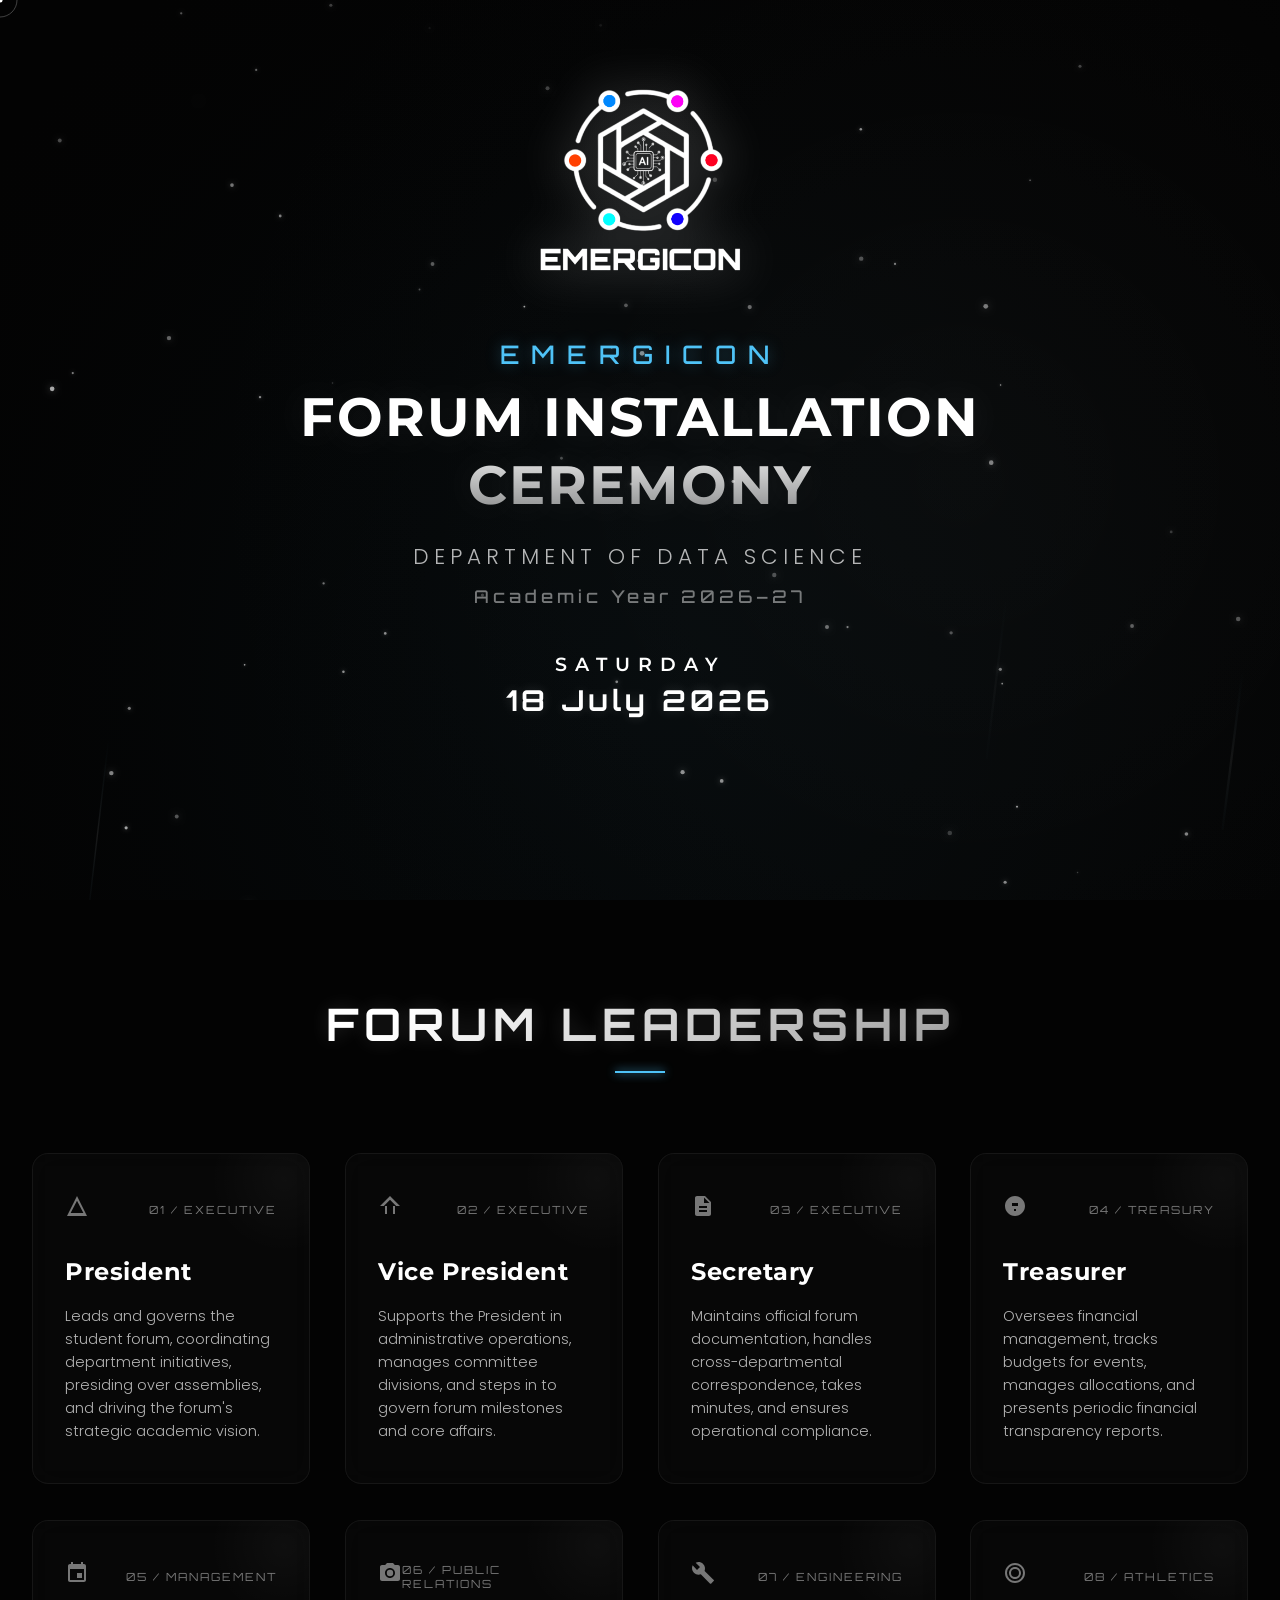
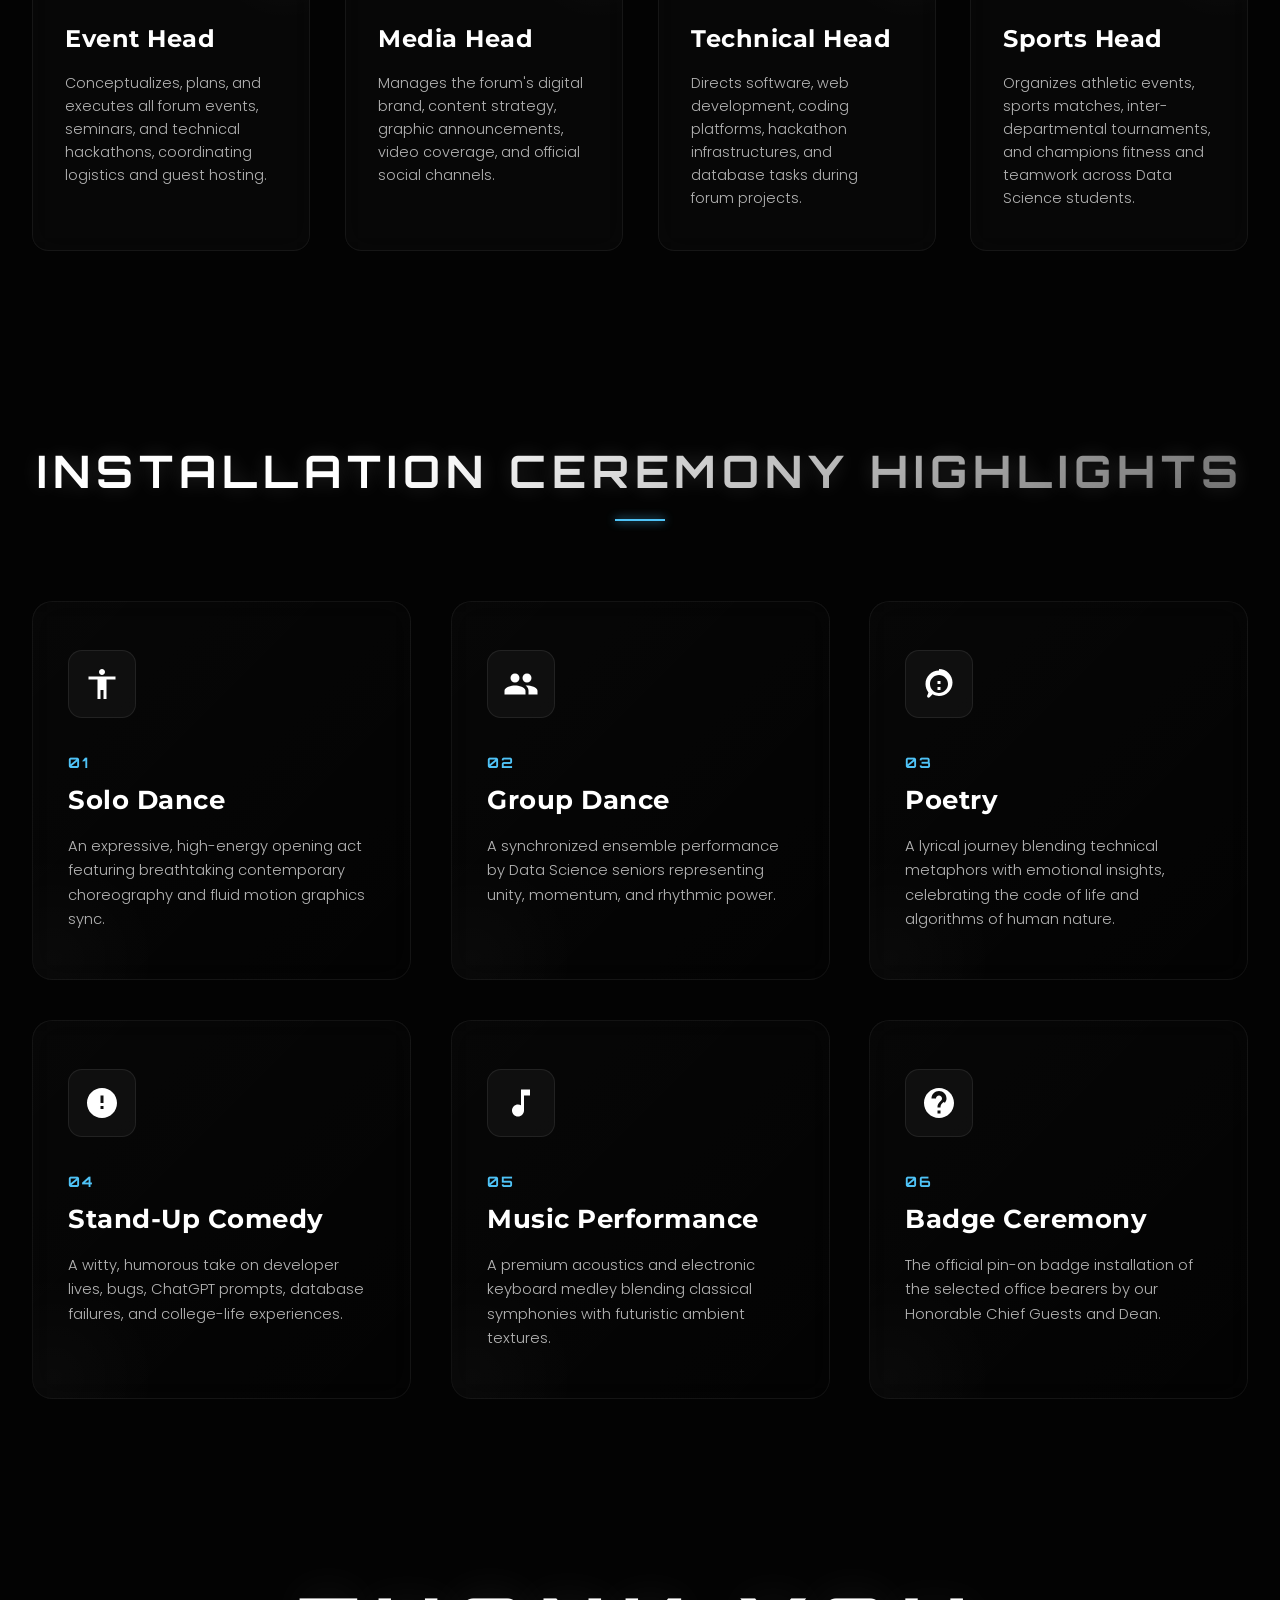
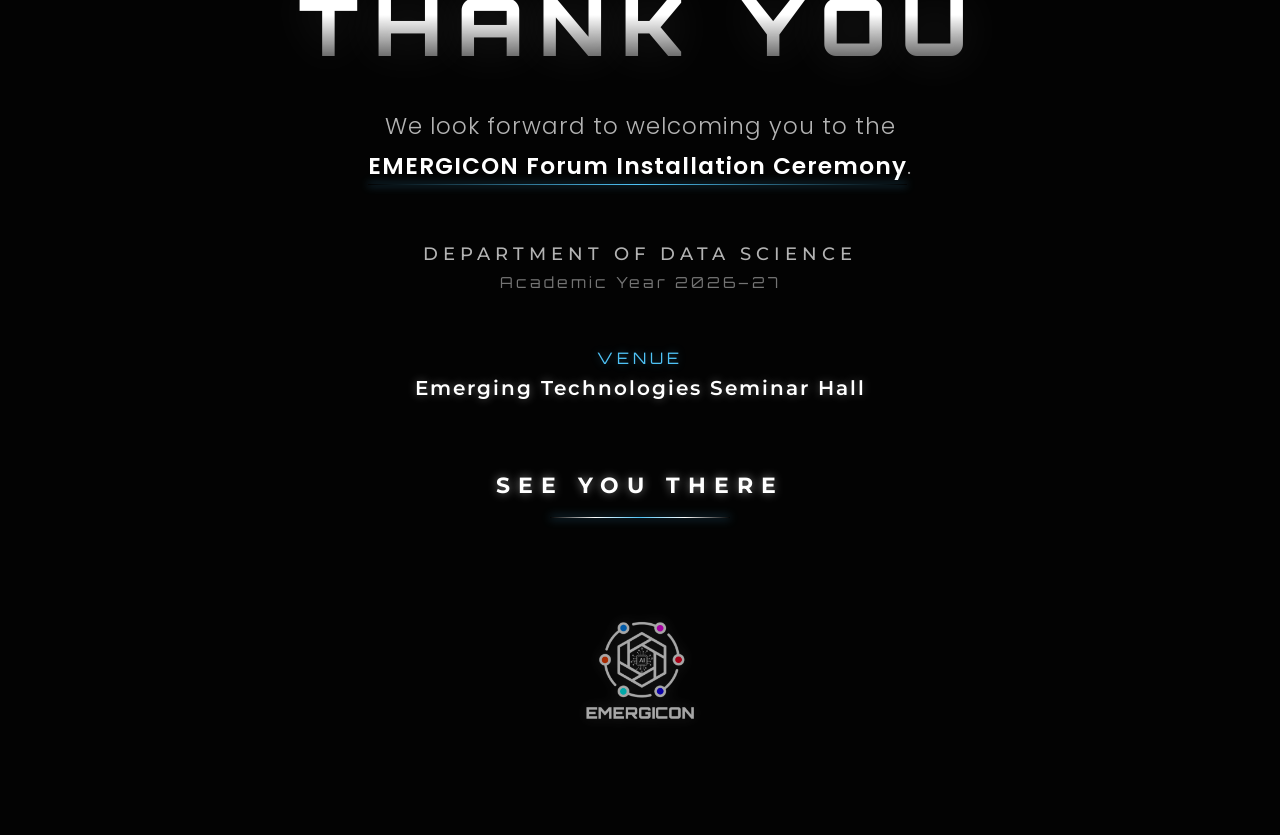
==== index.html @ 47478b48 "New Version" ====
<!DOCTYPE html>
<html lang="en">
<head>
    <meta charset="UTF-8">
    <meta name="viewport" content="width=device-width, initial-scale=1.0">
    <title>EMERGICON Forum Installation Ceremony | Department of Data Science</title>
    <meta name="description" content="Official invitation to the EMERGICON Forum Installation Ceremony for the Academic Year 2026-27, Department of Data Science. Dedicated to the Honorable Dean and CEO.">
    <link rel="stylesheet" href="style.css">
    <!-- Google Fonts -->
    <link rel="preconnect" href="https://fonts.googleapis.com">
    <link rel="preconnect" href="https://fonts.gstatic.com" crossorigin>
    <link href="https://fonts.googleapis.com/css2?family=Montserrat:wght@300;400;500;600;700&family=Orbitron:wght@500;700;900&family=Poppins:wght@200;300;400;500;600&display=swap" rel="stylesheet">
</head>
<body>

    <!-- Scroll Progress Indicator -->
    <div id="scroll-progress"></div>

    <!-- Mouse Follower Custom Cursor -->
    <div class="mouse-follower" id="cursor-follower">
        <div class="follower-dot"></div>
    </div>

    <!-- Animated Canvas Background -->
    <canvas id="particles-canvas"></canvas>

    <!-- Custom Loader / Initial Screen -->
    <div id="loader">
        <div class="loader-content">
            <span class="loader-bar"></span>
        </div>
    </div>

    <!-- MAIN CONTAINER -->
    <main>

        <!-- SECTION 0: LANDING / HERO -->
        <section id="hero" class="fullscreen-section">
            <div class="hero-container">
                <div class="logo-wrapper reveal-item" id="hero-logo-wrapper">
                    <!-- EMERGICON Official Logo -->
                    <img src="assets/logo.png" alt="EMERGICON Logo" class="hero-logo" id="hero-logo">
                </div>
                
                <div class="cinematic-text">
                    <h1 class="reveal-text-line label-sub" style="--line-idx: 0;">EMERGICON</h1>
                    <h2 class="reveal-text-line main-title" style="--line-idx: 1;">Forum Installation Ceremony</h2>
                    <h3 class="reveal-text-line label-dept" style="--line-idx: 2;">Department of Data Science</h3>
                    <h4 class="reveal-text-line label-year" style="--line-idx: 3;">Academic Year 2026–27</h4>
                    
                    <div class="event-time-box">
                        <span class="reveal-text-line date-day" style="--line-idx: 4;">Saturday</span>
                        <span class="reveal-text-line date-date" style="--line-idx: 5;">18 July 2026</span>
                    </div>
                </div>

                <div class="scroll-down-wrapper reveal-item" id="hero-scroll-btn">
                    <button class="scroll-btn" onclick="scrollToLeadership()">
                        <span class="btn-text">Scroll to Continue</span>
                        <div class="mouse-icon">
                            <span class="mouse-wheel"></span>
                        </div>
                    </button>
                </div>
            </div>
        </section>

        <!-- SECTION 1: FORUM LEADERSHIP -->
        <section id="leadership" class="scroll-section">
            <div class="section-container">
                <h2 class="section-title scroll-reveal" data-animation="fade-up">Forum Leadership</h2>
                
                <div class="leadership-grid">
                    <!-- 1. President -->
                    <div class="leadership-card scroll-reveal" data-animation="slide-left">
                        <div class="card-bg-particles"></div>
                        <div class="card-glow"></div>
                        <div class="card-content">
                            <div class="card-header">
                                <div class="badge-icon">
                                    <svg viewBox="0 0 24 24" width="24" height="24">
                                        <path d="M12 2L2 22h20L12 2zm0 4.8L18.4 19H5.6L12 6.8z" fill="currentColor"/>
                                    </svg>
                                </div>
                                <span class="role-rank">01 / Executive</span>
                            </div>
                            <h3 class="role-title">President</h3>
                            <p class="role-desc">Leads and governs the student forum, coordinating department initiatives, presiding over assemblies, and driving the forum's strategic academic vision.</p>
                        </div>
                    </div>

                    <!-- 2. Vice President -->
                    <div class="leadership-card scroll-reveal" data-animation="slide-right">
                        <div class="card-bg-particles"></div>
                        <div class="card-glow"></div>
                        <div class="card-content">
                            <div class="card-header">
                                <div class="badge-icon">
                                    <svg viewBox="0 0 24 24" width="24" height="24">
                                        <path d="M12 2L2 12h5v8h10v-8h5L12 2zm0 3.83L18.17 12H15v8h-6v-8H5.83L12 5.83z" fill="currentColor"/>
                                    </svg>
                                </div>
                                <span class="role-rank">02 / Executive</span>
                            </div>
                            <h3 class="role-title">Vice President</h3>
                            <p class="role-desc">Supports the President in administrative operations, manages committee divisions, and steps in to govern forum milestones and core affairs.</p>
                        </div>
                    </div>

                    <!-- 3. Secretary -->
                    <div class="leadership-card scroll-reveal" data-animation="slide-left">
                        <div class="card-bg-particles"></div>
                        <div class="card-glow"></div>
                        <div class="card-content">
                            <div class="card-header">
                                <div class="badge-icon">
                                    <svg viewBox="0 0 24 24" width="24" height="24">
                                        <path d="M14 2H6c-1.1 0-1.99.9-1.99 2L4 20c0 1.1.89 2 1.99 2H18c1.1 0 2-.9 2-2V8l-6-6zm2 16H8v-2h8v2zm0-4H8v-2h8v2zm-3-5V3.5L18.5 9H13z" fill="currentColor"/>
                                    </svg>
                                </div>
                                <span class="role-rank">03 / Executive</span>
                            </div>
                            <h3 class="role-title">Secretary</h3>
                            <p class="role-desc">Maintains official forum documentation, handles cross-departmental correspondence, takes minutes, and ensures operational compliance.</p>
                        </div>
                    </div>

                    <!-- 4. Treasurer -->
                    <div class="leadership-card scroll-reveal" data-animation="slide-right">
                        <div class="card-bg-particles"></div>
                        <div class="card-glow"></div>
                        <div class="card-content">
                            <div class="card-header">
                                <div class="badge-icon">
                                    <svg viewBox="0 0 24 24" width="24" height="24">
                                        <path d="M12 2C6.48 2 2 6.48 2 12s4.48 10 10 10 10-4.48 10-10S17.52 2 12 2zm1 15h-2v-2h2v2zm2-5H9V9h6v3z" fill="currentColor"/>
                                    </svg>
                                </div>
                                <span class="role-rank">04 / Treasury</span>
                            </div>
                            <h3 class="role-title">Treasurer</h3>
                            <p class="role-desc">Oversees financial management, tracks budgets for events, manages allocations, and presents periodic financial transparency reports.</p>
                        </div>
                    </div>

                    <!-- 5. Event Head -->
                    <div class="leadership-card scroll-reveal" data-animation="slide-left">
                        <div class="card-bg-particles"></div>
                        <div class="card-glow"></div>
                        <div class="card-content">
                            <div class="card-header">
                                <div class="badge-icon">
                                    <svg viewBox="0 0 24 24" width="24" height="24">
                                        <path d="M17 12h-5v5h5v-5zM16 1v2H8V1H6v2H5c-1.11 0-1.99.9-1.99 2L3 19c0 1.1.89 2 2 2h14c1.1 0 2-.9 2-2V5c0-1.1-.9-2-2-2h-1V1h-2zm3 18H5V8h14v11z" fill="currentColor"/>
                                    </svg>
                                </div>
                                <span class="role-rank">05 / Management</span>
                            </div>
                            <h3 class="role-title">Event Head</h3>
                            <p class="role-desc">Conceptualizes, plans, and executes all forum events, seminars, and technical hackathons, coordinating logistics and guest hosting.</p>
                        </div>
                    </div>

                    <!-- 6. Media Head -->
                    <div class="leadership-card scroll-reveal" data-animation="slide-right">
                        <div class="card-bg-particles"></div>
                        <div class="card-glow"></div>
                        <div class="card-content">
                            <div class="card-header">
                                <div class="badge-icon">
                                    <svg viewBox="0 0 24 24" width="24" height="24">
                                        <path d="M12 12m-3.2 0a3.2 3.2 0 1 0 6.4 0a3.2 3.2 0 1 0 -6.4 0 M9 2L7.17 4H4c-1.1 0-2 .9-2 2v12c0 1.1.9 2 2 2h16c1.1 0 2-.9 2-2V6c0-1.1-.9-2-2-2h-3.17L15 2H9zm3 15c-2.76 0-5-2.24-5-5s2.24-5 5-5s5 2.24 5 5s-2.24 5-5 5z" fill="currentColor"/>
                                    </svg>
                                </div>
                                <span class="role-rank">06 / Public Relations</span>
                            </div>
                            <h3 class="role-title">Media Head</h3>
                            <p class="role-desc">Manages the forum's digital brand, content strategy, graphic announcements, video coverage, and official social channels.</p>
                        </div>
                    </div>

                    <!-- 7. Technical Head -->
                    <div class="leadership-card scroll-reveal" data-animation="slide-left">
                        <div class="card-bg-particles"></div>
                        <div class="card-glow"></div>
                        <div class="card-content">
                            <div class="card-header">
                                <div class="badge-icon">
                                    <svg viewBox="0 0 24 24" width="24" height="24">
                                        <path d="M22.7 19l-9.1-9.1c.9-2.3.4-5-1.5-6.9-2-2-5-2.4-7.4-1.3L9 6 6 9 1.6 4.3C.5 6.7.9 9.8 2.9 11.8c1.9 1.9 4.6 2.4 6.9 1.5l9.1 9.1c.4.4 1 .4 1.4 0l2.3-2.3c.5-.4.5-1.1.1-1.6z" fill="currentColor"/>
                                    </svg>
                                </div>
                                <span class="role-rank">07 / Engineering</span>
                            </div>
                            <h3 class="role-title">Technical Head</h3>
                            <p class="role-desc">Directs software, web development, coding platforms, hackathon infrastructures, and database tasks during forum projects.</p>
                        </div>
                    </div>

                    <!-- 8. Sports Head -->
                    <div class="leadership-card scroll-reveal" data-animation="slide-right">
                        <div class="card-bg-particles"></div>
                        <div class="card-glow"></div>
                        <div class="card-content">
                            <div class="card-header">
                                <div class="badge-icon">
                                    <svg viewBox="0 0 24 24" width="24" height="24">
                                        <path d="M12 22c5.523 0 10-4.477 10-10S17.523 2 12 2 2 6.477 2 12s4.477 10 10 10zm0-2a8 8 0 1 1 0-16 8 8 0 0 1 0 16zM12 6c-3.31 0-6 2.69-6 6s2.69 6 6 6 6-2.69 6-6-2.69-6-6-6zm0 2a4 4 0 1 1 0 8 4 4 0 0 1 0-8z" fill="currentColor"/>
                                    </svg>
                                </div>
                                <span class="role-rank">08 / Athletics</span>
                            </div>
                            <h3 class="role-title">Sports Head</h3>
                            <p class="role-desc">Organizes athletic events, sports matches, inter-departmental tournaments, and champions fitness and teamwork across Data Science students.</p>
                        </div>
                    </div>
                </div>
            </div>
        </section>

        <!-- SECTION 2: INSTALLATION CEREMONY HIGHLIGHTS -->
        <section id="highlights" class="scroll-section">
            <div class="section-container">
                <h2 class="section-title scroll-reveal" data-animation="fade-up">Installation Ceremony Highlights</h2>
                
                <div class="timeline-grid">
                    <!-- Highlight 1: Solo Dance -->
                    <div class="highlight-card scroll-reveal" data-animation="scale-up" style="--card-idx: 0;">
                        <div class="highlight-glow"></div>
                        <div class="highlight-inner">
                            <div class="highlight-icon">
                                <svg viewBox="0 0 24 24" width="36" height="36">
                                    <path d="M12 2c1.1 0 2 .9 2 2s-.9 2-2 2-2-.9-2-2 .9-2 2-2zm9 7h-6v13h-2v-6h-2v6H9V9H3V7h18v2z" fill="currentColor"/>
                                </svg>
                            </div>
                            <span class="highlight-number">01</span>
                            <h3 class="highlight-title">Solo Dance</h3>
                            <p class="highlight-desc">An expressive, high-energy opening act featuring breathtaking contemporary choreography and fluid motion graphics sync.</p>
                        </div>
                    </div>

                    <!-- Highlight 2: Group Dance -->
                    <div class="highlight-card scroll-reveal" data-animation="scale-up" style="--card-idx: 1;">
                        <div class="highlight-glow"></div>
                        <div class="highlight-inner">
                            <div class="highlight-icon">
                                <svg viewBox="0 0 24 24" width="36" height="36">
                                    <path d="M16 11c1.66 0 2.99-1.34 2.99-3S17.66 5 16 5s-3 1.34-3 3 1.34 3 3 3zm-8 0c1.66 0 2.99-1.34 2.99-3S9.66 5 8 5 5 6.34 5 8s1.34 3 3 3zm0 2c-2.33 0-7 1.17-7 3.5V19h14v-2.5c0-2.33-4.67-3.5-7-3.5zm8 0c-.29 0-.62.02-.97.05 1.16.84 1.97 1.97 1.97 3.45V19h6v-2.5c0-2.33-4.67-3.5-7-3.5z" fill="currentColor"/>
                                </svg>
                            </div>
                            <span class="highlight-number">02</span>
                            <h3 class="highlight-title">Group Dance</h3>
                            <p class="highlight-desc">A synchronized ensemble performance by Data Science seniors representing unity, momentum, and rhythmic power.</p>
                        </div>
                    </div>

                    <!-- Highlight 3: Poetry -->
                    <div class="highlight-card scroll-reveal" data-animation="scale-up" style="--card-idx: 2;">
                        <div class="highlight-glow"></div>
                        <div class="highlight-inner">
                            <div class="highlight-icon">
                                <svg viewBox="0 0 24 24" width="36" height="36">
                                    <path d="M12 3c-4.97 0-9 4.03-9 9 0 2.12.74 4.07 1.97 5.61L4.35 19.4c-.39.39-.39 1.02 0 1.41.39.39 1.02.39 1.41 0l1.9-1.9C9.17 19.62 10.53 20 12 20c4.97 0 9-4.03 9-9s-4.03-9-9-9zm0 15c-3.31 0-6-2.69-6-6s2.69-6 6-6 6 2.69 6 6-2.69 6-6 6zm1-8h-2v2h2v-2zm0 4h-2v2h2v-2z" fill="currentColor"/>
                                </svg>
                            </div>
                            <span class="highlight-number">03</span>
                            <h3 class="highlight-title">Poetry</h3>
                            <p class="highlight-desc">A lyrical journey blending technical metaphors with emotional insights, celebrating the code of life and algorithms of human nature.</p>
                        </div>
                    </div>

                    <!-- Highlight 4: Stand-Up Comedy -->
                    <div class="highlight-card scroll-reveal" data-animation="scale-up" style="--card-idx: 3;">
                        <div class="highlight-glow"></div>
                        <div class="highlight-inner">
                            <div class="highlight-icon">
                                <svg viewBox="0 0 24 24" width="36" height="36">
                                    <path d="M12 2C6.48 2 2 6.48 2 12s4.48 10 10 10 10-4.48 10-10S17.52 2 12 2zm1 14h-2v-2h2v2zm0-4h-2V7h2v5z" fill="currentColor"/>
                                </svg>
                            </div>
                            <span class="highlight-number">04</span>
                            <h3 class="highlight-title">Stand-Up Comedy</h3>
                            <p class="highlight-desc">A witty, humorous take on developer lives, bugs, ChatGPT prompts, database failures, and college-life experiences.</p>
                        </div>
                    </div>

                    <!-- Highlight 5: Music Performance -->
                    <div class="highlight-card scroll-reveal" data-animation="scale-up" style="--card-idx: 4;">
                        <div class="highlight-glow"></div>
                        <div class="highlight-inner">
                            <div class="highlight-icon">
                                <svg viewBox="0 0 24 24" width="36" height="36">
                                    <path d="M12 3v10.55c-.59-.34-1.27-.55-2-.55-2.21 0-4 1.79-4 4s1.79 4 4 4 4-1.79 4-4V7h4V3h-6z" fill="currentColor"/>
                                </svg>
                            </div>
                            <span class="highlight-number">05</span>
                            <h3 class="highlight-title">Music Performance</h3>
                            <p class="highlight-desc">A premium acoustics and electronic keyboard medley blending classical symphonies with futuristic ambient textures.</p>
                        </div>
                    </div>

                    <!-- Highlight 6: Badge Ceremony -->
                    <div class="highlight-card scroll-reveal" data-animation="scale-up" style="--card-idx: 5;">
                        <div class="highlight-glow"></div>
                        <div class="highlight-inner">
                            <div class="highlight-icon">
                                <svg viewBox="0 0 24 24" width="36" height="36">
                                    <path d="M12 2C6.48 2 2 6.48 2 12s4.48 10 10 10 10-4.48 10-10S17.52 2 12 2zm1 17h-2v-2h2v2zm2.07-7.75l-.9.92C13.45 12.9 13 13.5 13 15h-2v-.5c0-1.1.45-2.1 1.17-2.83l1.24-1.26c.37-.36.59-.86.59-1.41 0-1.1-.9-2-2-2s-2 .9-2 2H7c0-2.76 2.24-5 5-5s5 2.24 5 5c0 1.04-.42 1.99-1.07 2.75z" fill="currentColor"/>
                                </svg>
                            </div>
                            <span class="highlight-number">06</span>
                            <h3 class="highlight-title">Badge Ceremony</h3>
                            <p class="highlight-desc">The official pin-on badge installation of the selected office bearers by our Honorable Chief Guests and Dean.</p>
                        </div>
                    </div>
                </div>
            </div>
        </section>

        <!-- SECTION 3: THANK YOU / OUTRO -->
        <section id="thank-you" class="fullscreen-section scroll-reveal" data-animation="fade-up">
            <div class="outro-container">
                <h1 class="outro-glow-title">THANK YOU</h1>
                <p class="outro-subtitle">We look forward to welcoming you to the<br><span class="highlight-span">EMERGICON Forum Installation Ceremony</span>.</p>
                
                <div class="outro-details">
                    <p class="outro-dept">Department of Data Science</p>
                    <p class="outro-year">Academic Year 2026–27</p>
                </div>

                <div class="outro-venue">
                    <p class="venue-label">Venue</p>
                    <p class="venue-name">Emerging Technologies Seminar Hall</p>
                </div>

                <div class="see-you-box">
                    <span class="see-you-text">See You There</span>
                    <div class="glowing-line"></div>
                </div>

                <div class="footer-logo-wrapper">
                    <img src="assets/logo.png" alt="EMERGICON Logo" class="footer-logo">
                </div>
            </div>
        </section>

    </main>

    <!-- Interactive script file -->
    <script src="script.js"></script>
</body>
</html>
---- style.css ----
/* ==========================================================================
   DESIGN SYSTEM & CUSTOM VARIABLES
   ========================================================================== */
:root {
    /* Colors */
    --bg-primary: #030303;
    --bg-secondary: #0a0a0a;
    --text-primary: #ffffff;
    --text-secondary: rgba(255, 255, 255, 0.7);
    --text-muted: rgba(255, 255, 255, 0.45);
    --accent-blue: #4FC3F7;
    --accent-blue-glow: rgba(79, 195, 247, 0.35);
    --accent-white-glow: rgba(255, 255, 255, 0.15);

    /* Glassmorphism Styles */
    --glass-bg: rgba(255, 255, 255, 0.02);
    --glass-bg-hover: rgba(255, 255, 255, 0.05);
    --glass-border: rgba(255, 255, 255, 0.06);
    --glass-border-hover: rgba(255, 255, 255, 0.18);
    --glass-shadow: 0 30px 60px rgba(0, 0, 0, 0.7);

    /* Typography */
    --font-sans: 'Poppins', -apple-system, BlinkMacSystemFont, 'Segoe UI', Roboto, sans-serif;
    --font-display: 'Montserrat', sans-serif;
    --font-tech: 'Orbitron', monospace;

    /* Spacing & Transitions */
    --transition-slow: 1.2s cubic-bezier(0.16, 1, 0.3, 1);
    --transition-medium: 0.6s cubic-bezier(0.25, 1, 0.5, 1);
    --transition-fast: 0.25s ease;
}

/* ==========================================================================
   GLOBAL RESET & INITIALIZATION
   ========================================================================== */
* {
    margin: 0;
    padding: 0;
    box-sizing: border-box;
    cursor: none;
    /* Hide standard cursor for custom cursor experience */
}

html {
    scroll-behavior: smooth;
    background-color: var(--bg-primary);
    color: var(--text-primary);
    font-family: var(--font-sans);
    overflow-x: hidden;
    -webkit-font-smoothing: antialiased;
}

body {
    overflow-x: hidden;
    background-color: var(--bg-primary);
    position: relative;
    min-height: 100vh;
}

/* Enable normal cursor on mobile devices */
@media (max-width: 1024px) {
    * {
        cursor: auto !important;
    }
}

/* Custom Scrollbar */
::-webkit-scrollbar {
    width: 6px;
}

::-webkit-scrollbar-track {
    background: var(--bg-primary);
}

::-webkit-scrollbar-thumb {
    background: rgba(255, 255, 255, 0.1);
    border-radius: 10px;
    border: 1px solid rgba(0, 0, 0, 0.2);
}

::-webkit-scrollbar-thumb:hover {
    background: rgba(79, 195, 247, 0.5);
    box-shadow: 0 0 10px var(--accent-blue);
}

/* ==========================================================================
   SPECIAL EFFECTS & WIDGETS
   ========================================================================== */

/* Scroll Progress Bar */
#scroll-progress {
    position: fixed;
    top: 0;
    left: 0;
    width: 0%;
    height: 3px;
    background: linear-gradient(90deg, transparent, #ffffff, var(--accent-blue));
    box-shadow: 0 0 12px var(--accent-blue);
    z-index: 1000;
    transition: width 0.1s ease-out;
}

/* Mouse Follower */
.mouse-follower {
    position: fixed;
    width: 35px;
    height: 35px;
    border: 1.5px solid rgba(255, 255, 255, 0.25);
    border-radius: 50%;
    pointer-events: none;
    transform: translate(-50%, -50%);
    transition: width 0.3s ease, height 0.3s ease, border-color 0.3s ease, background-color 0.3s ease;
    z-index: 9999;
    display: flex;
    align-items: center;
    justify-content: center;
}

.follower-dot {
    width: 4px;
    height: 4px;
    background-color: #ffffff;
    border-radius: 50%;
    transition: background-color 0.3s ease, transform 0.3s ease;
}

/* Hover States for Mouse Follower */
.mouse-follower.hovered {
    width: 65px;
    height: 65px;
    border-color: var(--accent-blue);
    background-color: rgba(79, 195, 247, 0.05);
}

.mouse-follower.hovered .follower-dot {
    background-color: var(--accent-blue);
    transform: scale(2);
    box-shadow: 0 0 10px var(--accent-blue);
}

.mouse-follower.clicked {
    transform: translate(-50%, -50%) scale(0.85);
    border-color: #ffffff;
}

/* Canvas Background */
#particles-canvas {
    position: fixed;
    top: 0;
    left: 0;
    width: 100vw;
    height: 100vh;
    z-index: 0;
    pointer-events: none;
}

/* Loader Screen */
#loader {
    position: fixed;
    top: 0;
    left: 0;
    width: 100vw;
    height: 100vh;
    background-color: #000000;
    z-index: 99999;
    display: flex;
    justify-content: center;
    align-items: center;
    transition: opacity 1.2s cubic-bezier(0.85, 0, 0.15, 1), visibility 1.2s;
}

.loader-content {
    width: 200px;
    height: 2px;
    background-color: rgba(255, 255, 255, 0.1);
    position: relative;
    overflow: hidden;
    border-radius: 2px;
}

.loader-bar {
    position: absolute;
    top: 0;
    left: -100%;
    width: 100%;
    height: 100%;
    background: linear-gradient(90deg, transparent, #ffffff, var(--accent-blue));
    box-shadow: 0 0 15px var(--accent-blue);
    animation: loading-anim 1.8s cubic-bezier(0.65, 0.05, 0.36, 1) infinite;
}

@keyframes loading-anim {
    0% {
        left: -100%;
    }

    50% {
        left: 0;
    }

    100% {
        left: 100%;
    }
}

/* ==========================================================================
   SECTION LAYOUTS
   ========================================================================== */
main {
    position: relative;
    z-index: 10;
}

.fullscreen-section {
    min-height: 100vh;
    width: 100vw;
    position: relative;
    display: flex;
    align-items: center;
    justify-content: center;
    padding: 2rem;
    overflow: hidden;
}

.scroll-section {
    min-height: 100vh;
    width: 100vw;
    position: relative;
    display: flex;
    align-items: center;
    justify-content: center;
    padding: 6rem 2rem;
    overflow: hidden;
}

.section-container {
    width: 100%;
    max-width: 1300px;
    margin: 0 auto;
    display: flex;
    flex-direction: column;
    justify-content: center;
}

.section-title {
    font-family: var(--font-tech);
    font-size: 2.8rem;
    font-weight: 700;
    text-transform: uppercase;
    letter-spacing: 6px;
    text-align: center;
    margin-bottom: 5rem;
    background: linear-gradient(135deg, #ffffff 30%, rgba(255, 255, 255, 0.4) 100%);
    -webkit-background-clip: text;
    -webkit-text-fill-color: transparent;
    position: relative;
    text-shadow: 0 0 20px var(--accent-white-glow);
}

.section-title::after {
    content: '';
    display: block;
    width: 50px;
    height: 2px;
    background-color: var(--accent-blue);
    margin: 1.2rem auto 0;
    box-shadow: 0 0 10px var(--accent-blue);
}

/* ==========================================================================
   SECTION 0: HERO / LANDING SECTION
   ========================================================================== */
#hero {
    background-color: transparent;
}

.hero-container {
    display: flex;
    flex-direction: column;
    align-items: center;
    justify-content: center;
    text-align: center;
    width: 100%;
    max-width: 900px;
    min-height: 80vh;
    position: relative;
}

.logo-wrapper {
    margin-bottom: 0.4rem;
    position: relative;
    opacity: 0;
    transform: translateY(20px) scale(0.9);
    filter: blur(10px);
    transition: opacity 1.8s cubic-bezier(0.16, 1, 0.3, 1),
        transform 1.8s cubic-bezier(0.16, 1, 0.3, 1),
        filter 1.8s cubic-bezier(0.16, 1, 0.3, 1);
}

.logo-wrapper.active {
    opacity: 1;
    transform: translateY(0) scale(1);
    filter: blur(0);
}

.hero-logo {
    height: 280px;
    width: auto;
    object-fit: contain;
    filter: drop-shadow(0 0 25px rgba(255, 255, 255, 0.35));
    transition: filter 0.5s ease;
}

.hero-logo:hover {
    filter: drop-shadow(0 0 35px var(--accent-blue)) drop-shadow(0 0 10px var(--accent-blue));
}

.cinematic-text {
    display: flex;
    flex-direction: column;
    gap: 0.8rem;
    margin-bottom: 4rem;
}

.reveal-text-line {
    opacity: 0;
    filter: blur(12px);
    transform: translateY(35px) scale(0.96);
    transition: opacity var(--transition-slow), transform var(--transition-slow), filter var(--transition-slow);
    transition-delay: calc(var(--line-idx) * 0.4s + 1.2s);
}

.reveal-text-line.active {
    opacity: 1;
    filter: blur(0);
    transform: translateY(0) scale(1);
}

.label-sub {
    font-family: var(--font-tech);
    font-size: 1.6rem;
    font-weight: 500;
    letter-spacing: 12px;
    color: var(--accent-blue);
    text-shadow: 0 0 15px var(--accent-blue-glow);
    text-transform: uppercase;
}

.main-title {
    font-family: var(--font-display);
    font-size: 3.4rem;
    font-weight: 700;
    letter-spacing: 2px;
    line-height: 1.25;
    background: linear-gradient(180deg, #ffffff 40%, rgba(255, 255, 255, 0.5) 100%);
    -webkit-background-clip: text;
    -webkit-text-fill-color: transparent;
    text-transform: uppercase;
    text-shadow: 0 0 40px rgba(255, 255, 255, 0.1);
}

.label-dept {
    font-size: 1.35rem;
    font-weight: 300;
    letter-spacing: 5px;
    color: var(--text-secondary);
    text-transform: uppercase;
    margin-top: 0.5rem;
}

.label-year {
    font-family: var(--font-tech);
    font-size: 1.1rem;
    font-weight: 500;
    letter-spacing: 4px;
    color: var(--text-muted);
}

.event-time-box {
    margin-top: 2rem;
    display: flex;
    flex-direction: column;
    gap: 0.4rem;
    position: relative;
}

.date-day {
    font-family: var(--font-display);
    font-size: 1.2rem;
    font-weight: 600;
    text-transform: uppercase;
    letter-spacing: 8px;
    color: #ffffff;
}

.date-date {
    font-family: var(--font-tech);
    font-size: 1.8rem;
    font-weight: 700;
    letter-spacing: 4px;
    color: #ffffff;
    text-shadow: 0 0 12px var(--accent-white-glow);
}

.scroll-down-wrapper {
    opacity: 0;
    transform: translateY(20px);
    transition: opacity 1.8s cubic-bezier(0.16, 1, 0.3, 1), transform 1.8s cubic-bezier(0.16, 1, 0.3, 1);
    transition-delay: 3.6s;
    pointer-events: none;
}

.scroll-down-wrapper.active {
    opacity: 1;
    transform: translateY(0);
    pointer-events: auto;
}

.scroll-btn {
    background: transparent;
    border: none;
    display: flex;
    flex-direction: column;
    align-items: center;
    gap: 1rem;
    outline: none;
}

.btn-text {
    font-family: var(--font-tech);
    font-size: 0.85rem;
    letter-spacing: 4px;
    text-transform: uppercase;
    color: var(--text-secondary);
    transition: color var(--transition-fast), text-shadow var(--transition-fast);
}

.scroll-btn:hover .btn-text {
    color: #ffffff;
    text-shadow: 0 0 8px rgba(255, 255, 255, 0.6);
}

.mouse-icon {
    width: 24px;
    height: 40px;
    border: 2px solid rgba(255, 255, 255, 0.4);
    border-radius: 12px;
    position: relative;
    transition: border-color var(--transition-fast);
}

.scroll-btn:hover .mouse-icon {
    border-color: #ffffff;
    box-shadow: 0 0 8px var(--accent-white-glow);
}

.mouse-wheel {
    display: block;
    width: 4px;
    height: 8px;
    background-color: var(--accent-blue);
    border-radius: 2px;
    position: absolute;
    top: 8px;
    left: 50%;
    transform: translateX(-50%);
    animation: mouse-bounce 1.5s infinite ease-in-out;
    box-shadow: 0 0 4px var(--accent-blue);
}

@keyframes mouse-bounce {
    0% {
        top: 8px;
        opacity: 1;
    }

    50% {
        top: 18px;
        opacity: 0.2;
    }

    100% {
        top: 8px;
        opacity: 1;
    }
}

/* ==========================================================================
   SECTION 1: FORUM LEADERSHIP SECTION
   ========================================================================== */
.leadership-grid {
    display: grid;
    grid-template-columns: repeat(4, 1fr);
    gap: 2.2rem;
    width: 100%;
}

.leadership-card {
    position: relative;
    border-radius: 16px;
    background: var(--glass-bg);
    border: 1px solid var(--glass-border);
    backdrop-filter: blur(14px);
    -webkit-backdrop-filter: blur(14px);
    padding: 2.5rem 2rem;
    overflow: hidden;
    display: flex;
    flex-direction: column;
    justify-content: space-between;
    transition: transform var(--transition-medium), border-color var(--transition-medium), box-shadow var(--transition-medium);
    z-index: 1;
}

/* White glowing borders and drop-shadow on card hover */
.leadership-card::before {
    content: '';
    position: absolute;
    top: 0;
    left: -100%;
    width: 50%;
    height: 100%;
    background: linear-gradient(90deg, transparent, rgba(255, 255, 255, 0.08), transparent);
    transform: skewX(-20deg);
    transition: 0.75s ease;
    pointer-events: none;
    z-index: 2;
}

.leadership-card:hover {
    transform: translateY(-10px) scale(1.015);
    border-color: var(--glass-border-hover);
    box-shadow: var(--glass-shadow),
        0 0 20px rgba(255, 255, 255, 0.04),
        inset 0 0 15px rgba(255, 255, 255, 0.02);
}

.leadership-card:hover::before {
    left: 150%;
}

.card-glow {
    position: absolute;
    width: 150px;
    height: 150px;
    background: radial-gradient(circle, rgba(255, 255, 255, 0.03) 0%, transparent 70%);
    top: -50px;
    right: -50px;
    border-radius: 50%;
    pointer-events: none;
    transition: background var(--transition-medium), transform var(--transition-medium);
    z-index: 0;
}

.leadership-card:hover .card-glow {
    background: radial-gradient(circle, var(--accent-blue-glow) 0%, transparent 70%);
    transform: scale(1.6);
}

.card-content {
    position: relative;
    z-index: 3;
    display: flex;
    flex-direction: column;
    height: 100%;
}

.card-header {
    display: flex;
    justify-content: space-between;
    align-items: center;
    margin-bottom: 2rem;
    width: 100%;
}

.badge-icon {
    color: var(--text-muted);
    transition: color var(--transition-medium), transform var(--transition-medium);
}

.leadership-card:hover .badge-icon {
    color: var(--accent-blue);
    transform: rotate(10deg) scale(1.1);
    filter: drop-shadow(0 0 8px var(--accent-blue-glow));
}

.role-rank {
    font-family: var(--font-tech);
    font-size: 0.7rem;
    letter-spacing: 2px;
    text-transform: uppercase;
    color: var(--text-muted);
}

.leadership-card:hover .role-rank {
    color: rgba(255, 255, 255, 0.85);
}

.role-title {
    font-family: var(--font-display);
    font-size: 1.5rem;
    font-weight: 700;
    letter-spacing: 0.5px;
    color: #ffffff;
    margin-bottom: 1.2rem;
    position: relative;
    transition: color var(--transition-fast);
}

.leadership-card:hover .role-title {
    color: var(--accent-blue);
}

.role-desc {
    font-size: 0.9rem;
    line-height: 1.6;
    color: var(--text-secondary);
    font-weight: 300;
    transition: color var(--transition-medium);
}

.leadership-card:hover .role-desc {
    color: rgba(255, 255, 255, 0.95);
}

/* ==========================================================================
   SECTION 2: HIGHLIGHTS SECTION
   ========================================================================== */
.timeline-grid {
    display: grid;
    grid-template-columns: repeat(3, 1fr);
    gap: 2.5rem;
    width: 100%;
}

.highlight-card {
    position: relative;
    border-radius: 20px;
    overflow: hidden;
    background: linear-gradient(135deg, rgba(255, 255, 255, 0.02) 0%, rgba(255, 255, 255, 0.005) 100%);
    border: 1px solid var(--glass-border);
    backdrop-filter: blur(16px);
    -webkit-backdrop-filter: blur(16px);
    padding: 3rem 2.2rem;
    transition: transform var(--transition-medium), border-color var(--transition-medium), box-shadow var(--transition-medium);
    height: 100%;
}

.highlight-glow {
    position: absolute;
    bottom: -80px;
    left: -80px;
    width: 200px;
    height: 200px;
    background: radial-gradient(circle, rgba(255, 255, 255, 0.02) 0%, transparent 75%);
    pointer-events: none;
    border-radius: 50%;
    transition: background 0.8s ease, transform 0.8s ease;
}

.highlight-card:hover {
    transform: translateY(-8px) scale(1.025);
    border-color: rgba(255, 255, 255, 0.25);
    box-shadow: 0 40px 80px rgba(0, 0, 0, 0.75),
        0 0 35px rgba(255, 255, 255, 0.05);
}

.highlight-card:hover .highlight-glow {
    background: radial-gradient(circle, var(--accent-blue-glow) 0%, transparent 70%);
    transform: translate(25px, -25px) scale(1.3);
}

.highlight-inner {
    position: relative;
    z-index: 2;
    display: flex;
    flex-direction: column;
    align-items: flex-start;
}

.highlight-icon {
    width: 68px;
    height: 68px;
    border-radius: 14px;
    background: rgba(255, 255, 255, 0.04);
    border: 1px solid rgba(255, 255, 255, 0.08);
    display: flex;
    align-items: center;
    justify-content: center;
    color: #ffffff;
    margin-bottom: 2.2rem;
    transition: transform var(--transition-medium), background var(--transition-medium), border-color var(--transition-medium), color var(--transition-medium), box-shadow var(--transition-medium);
}

.highlight-card:hover .highlight-icon {
    background: rgba(255, 255, 255, 0.95);
    border-color: #ffffff;
    color: #000000;
    transform: scale(1.08) rotate(5deg);
    box-shadow: 0 10px 30px rgba(255, 255, 255, 0.2);
}

.highlight-number {
    font-family: var(--font-tech);
    font-size: 0.9rem;
    letter-spacing: 2px;
    color: var(--accent-blue);
    margin-bottom: 0.8rem;
    font-weight: 700;
}

.highlight-title {
    font-family: var(--font-display);
    font-size: 1.6rem;
    font-weight: 700;
    letter-spacing: 0.5px;
    margin-bottom: 1.2rem;
    color: #ffffff;
}

.highlight-card:hover .highlight-title {
    background: linear-gradient(90deg, #ffffff, var(--accent-blue));
    -webkit-background-clip: text;
    -webkit-text-fill-color: transparent;
}

.highlight-desc {
    font-size: 0.92rem;
    line-height: 1.65;
    color: var(--text-secondary);
    font-weight: 300;
    transition: color var(--transition-medium);
}

.highlight-card:hover .highlight-desc {
    color: rgba(255, 255, 255, 0.9);
}

/* ==========================================================================
   SECTION 3: THANK YOU / OUTRO SECTION
   ========================================================================== */
#thank-you {
    background-color: transparent;
    text-align: center;
}

.outro-container {
    display: flex;
    flex-direction: column;
    align-items: center;
    justify-content: center;
    width: 100%;
    max-width: 900px;
    position: relative;
    padding: 3rem 0;
}

.outro-glow-title {
    font-family: var(--font-tech);
    font-size: 5rem;
    font-weight: 900;
    letter-spacing: 15px;
    background: linear-gradient(180deg, #ffffff 40%, rgba(255, 255, 255, 0.15) 100%);
    -webkit-background-clip: text;
    -webkit-text-fill-color: transparent;
    margin-bottom: 2rem;
    animation: textGlowPulse 4s infinite ease-in-out;
    text-shadow: 0 0 50px rgba(255, 255, 255, 0.12);
}

@keyframes textGlowPulse {

    0%,
    100% {
        filter: drop-shadow(0 0 20px rgba(255, 255, 255, 0));
    }

    50% {
        filter: drop-shadow(0 0 35px rgba(255, 255, 255, 0.22));
    }
}

.outro-subtitle {
    font-size: 1.45rem;
    font-weight: 300;
    line-height: 1.7;
    letter-spacing: 1px;
    color: var(--text-secondary);
    margin-bottom: 3.5rem;
}

.highlight-span {
    color: #ffffff;
    font-weight: 600;
    position: relative;
    white-space: nowrap;
}

.highlight-span::after {
    content: '';
    position: absolute;
    bottom: -3px;
    left: 0;
    width: 100%;
    height: 1px;
    background: linear-gradient(90deg, transparent, var(--accent-blue), transparent);
    box-shadow: 0 0 8px var(--accent-blue);
}

.outro-details {
    margin-bottom: 3.5rem;
}

.outro-venue {
    margin-bottom: 4.5rem;
}

.venue-label {
    font-family: var(--font-tech);
    font-size: 0.99rem;
    letter-spacing: 4px;
    color: var(--accent-blue);
    text-transform: uppercase;
    text-shadow: 0 0 8px var(--accent-blue-glow);
    margin-bottom: 0.5rem;
}

.venue-name {
    font-family: var(--font-display);
    font-size: 1.25rem;
    font-weight: 600;
    letter-spacing: 2px;
    color: #ffffff;
    text-shadow: 0 0 10px rgba(255, 255, 255, 0.35);
}

.outro-dept {
    font-family: var(--font-display);
    font-size: 1.15rem;
    font-weight: 500;
    letter-spacing: 5px;
    text-transform: uppercase;
    color: var(--text-secondary);
    margin-bottom: 0.5rem;
}

.outro-year {
    font-family: var(--font-tech);
    font-size: 0.95rem;
    letter-spacing: 3px;
    color: var(--text-muted);
}

.see-you-box {
    display: flex;
    flex-direction: column;
    align-items: center;
    gap: 1.2rem;
    margin-bottom: 5rem;
    position: relative;
}

.see-you-text {
    font-family: var(--font-display);
    font-size: 1.35rem;
    font-weight: 700;
    letter-spacing: 8px;
    text-transform: uppercase;
    color: #ffffff;
    text-shadow: 0 0 10px rgba(255, 255, 255, 0.5);
}

.glowing-line {
    width: 180px;
    height: 1px;
    background: linear-gradient(90deg, transparent, #ffffff, var(--accent-blue), #ffffff, transparent);
    position: relative;
    box-shadow: 0 0 10px var(--accent-blue);
    animation: lineGlowFlow 3s infinite linear;
}

@keyframes lineGlowFlow {
    0% {
        box-shadow: 0 0 4px var(--accent-blue);
        filter: brightness(1);
    }

    50% {
        box-shadow: 0 0 12px var(--accent-blue), 0 0 2px #ffffff;
        filter: brightness(1.4);
    }

    100% {
        box-shadow: 0 0 4px var(--accent-blue);
        filter: brightness(1);
    }
}

.footer-logo-wrapper {
    opacity: 0.65;
    transition: opacity var(--transition-fast), transform var(--transition-medium);
}

.footer-logo-wrapper:hover {
    opacity: 1;
    transform: scale(1.05);
}

.footer-logo {
    height: 150px;
    width: auto;
    object-fit: contain;
    filter: drop-shadow(0 0 8px rgba(255, 255, 255, 0.2));
}

/* ==========================================================================
   SCROLL REVEAL TRIGGERS
   ========================================================================== */
.scroll-reveal {
    opacity: 0;
    filter: blur(15px);
    transition: opacity var(--transition-slow), transform var(--transition-slow), filter var(--transition-slow);
}

/* Animation variants */
.scroll-reveal[data-animation="fade-up"] {
    transform: translateY(40px);
}

.scroll-reveal[data-animation="slide-left"] {
    transform: translateX(-60px);
}

.scroll-reveal[data-animation="slide-right"] {
    transform: translateX(60px);
}

.scroll-reveal[data-animation="scale-up"] {
    transform: scale(0.9) translateY(20px);
    /* For highlights, dynamic stagger using JavaScript delay */
    transition-delay: calc(var(--card-idx) * 0.15s);
}

/* Active State */
.scroll-reveal.active {
    opacity: 1;
    filter: blur(0);
    transform: translateY(0) translateX(0) scale(1);
}

/* ==========================================================================
   RESPONSIVE MEDIA QUERIES
   ========================================================================== */

/* Wide Screens */
@media (min-width: 1440px) {
    .section-container {
        max-width: 1400px;
    }

    .leadership-grid {
        gap: 3rem;
    }
}

/* Desktops and Laptops (1025px - 1200px) */
@media (max-width: 1200px) {
    .section-title {
        font-size: 2.4rem;
    }

    .leadership-grid {
        grid-template-columns: repeat(3, 1fr);
        gap: 2rem;
    }

    .timeline-grid {
        grid-template-columns: repeat(3, 1fr);
        gap: 2rem;
    }
}

/* Tablets (768px - 1024px) */
@media (max-width: 1024px) {
    .section-title {
        font-size: 2.2rem;
        margin-bottom: 4rem;
    }

    .leadership-grid {
        grid-template-columns: repeat(2, 1fr);
        gap: 1.8rem;
    }

    .timeline-grid {
        grid-template-columns: repeat(2, 1fr);
        gap: 1.8rem;
    }

    .main-title {
        font-size: 2.8rem;
    }

    .label-sub {
        font-size: 1.3rem;
        letter-spacing: 8px;
    }

    .outro-glow-title {
        font-size: 4rem;
        letter-spacing: 10px;
    }
}

/* Mobile Devices (up to 767px) */
@media (max-width: 767px) {

    .fullscreen-section,
    .scroll-section {
        padding: 5rem 1.2rem;
    }

    .section-title {
        font-size: 1.8rem;
        letter-spacing: 4px;
        margin-bottom: 3rem;
    }

    .leadership-grid {
        grid-template-columns: 1fr;
        gap: 1.5rem;
    }

    .timeline-grid {
        grid-template-columns: 1fr;
        gap: 1.5rem;
    }

    .main-title {
        font-size: 1.95rem;
        letter-spacing: 1px;
    }

    .label-sub {
        font-size: 1.1rem;
        letter-spacing: 6px;
    }

    .label-dept {
        font-size: 1rem;
        letter-spacing: 2px;
    }

    .hero-logo {
        height: 110px;
    }

    .outro-glow-title {
        font-size: 2.6rem;
        letter-spacing: 6px;
    }

    .outro-subtitle {
        font-size: 1.15rem;
        margin-bottom: 2.5rem;
    }

    .outro-dept {
        font-size: 1rem;
        letter-spacing: 3px;
    }

    /* Disable some of the sliding-sideways animations to prevent horizontal overflows on mobile */
    .scroll-reveal[data-animation="slide-left"],
    .scroll-reveal[data-animation="slide-right"] {
        transform: translateY(30px);
    }

    .scroll-reveal.active {
        transform: translateY(0);
    }

    .see-you-text {
        font-size: 1.15rem;
        letter-spacing: 5px;
    }

    .glowing-line {
        width: 140px;
    }
}

/* Retaining smooth transitions but preventing layout jumps */
.leadership-card,
.highlight-card {
    will-change: transform, border-color, box-shadow;
}
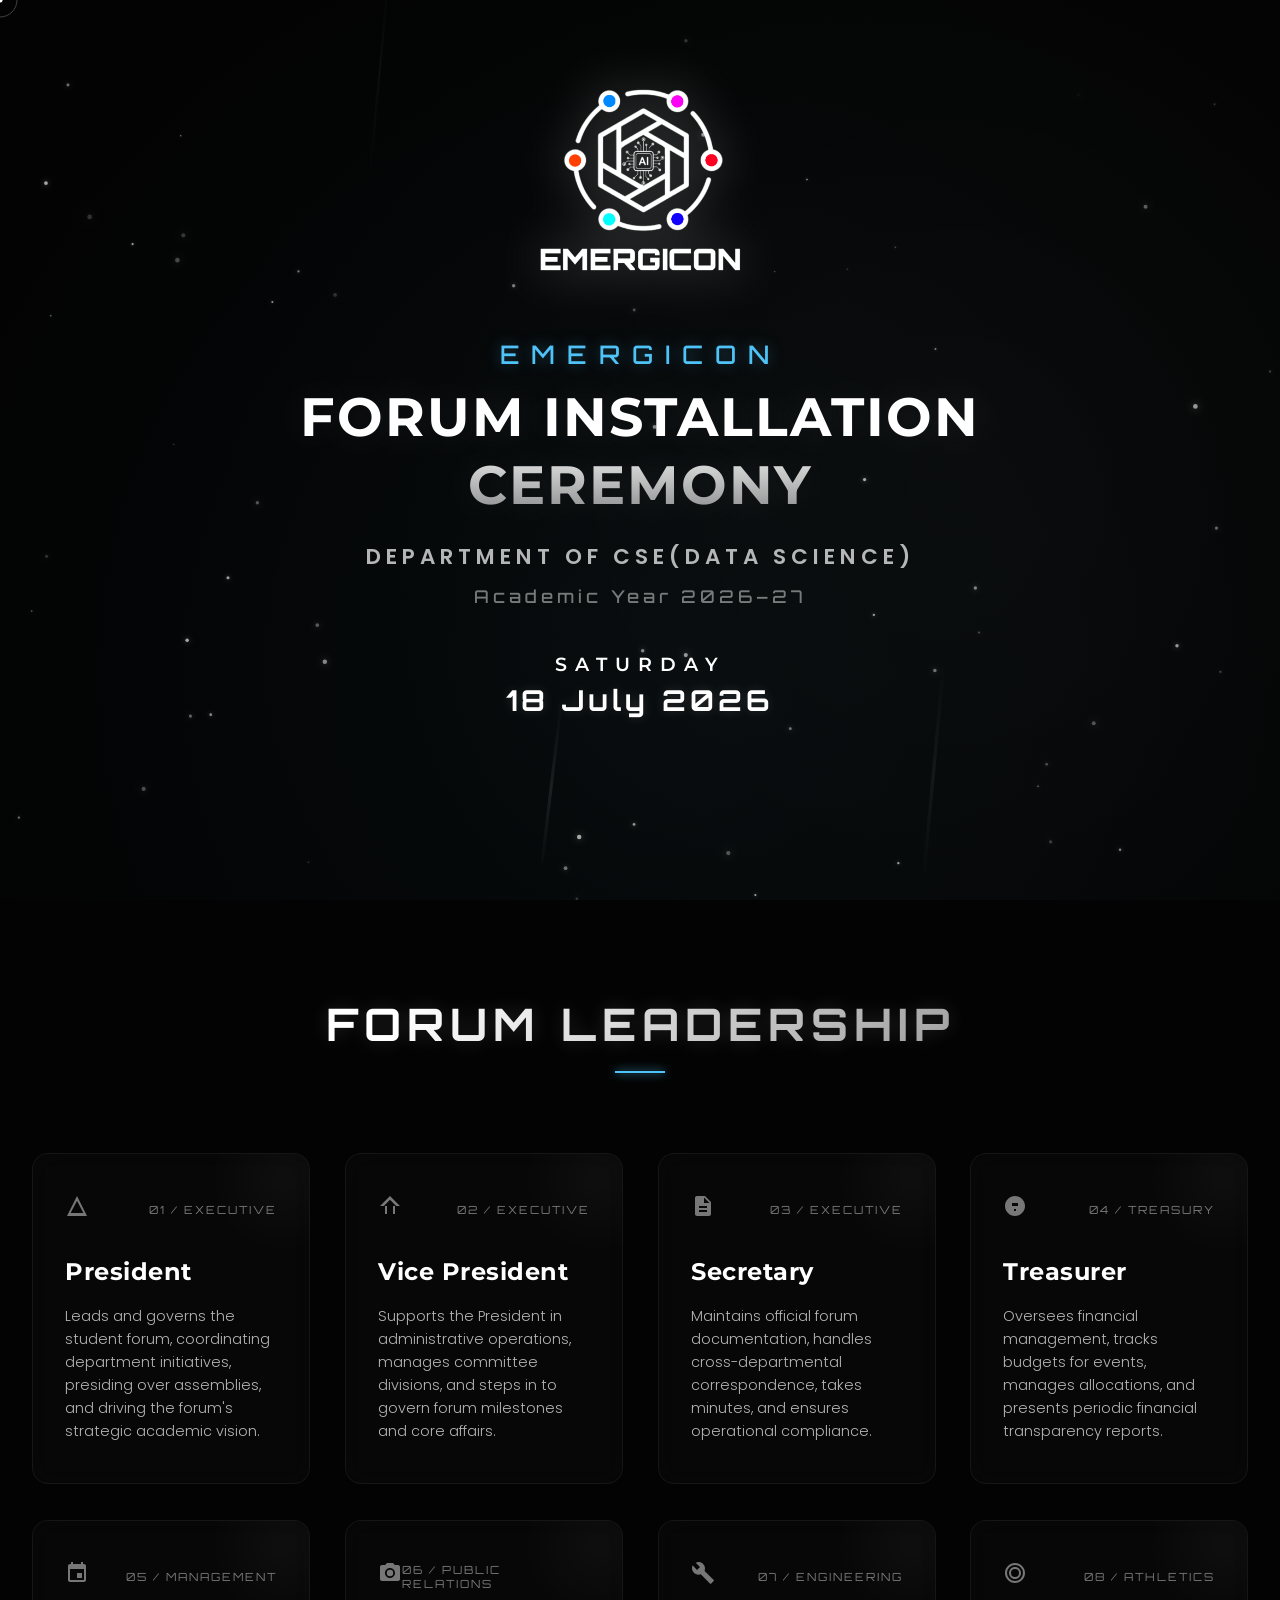
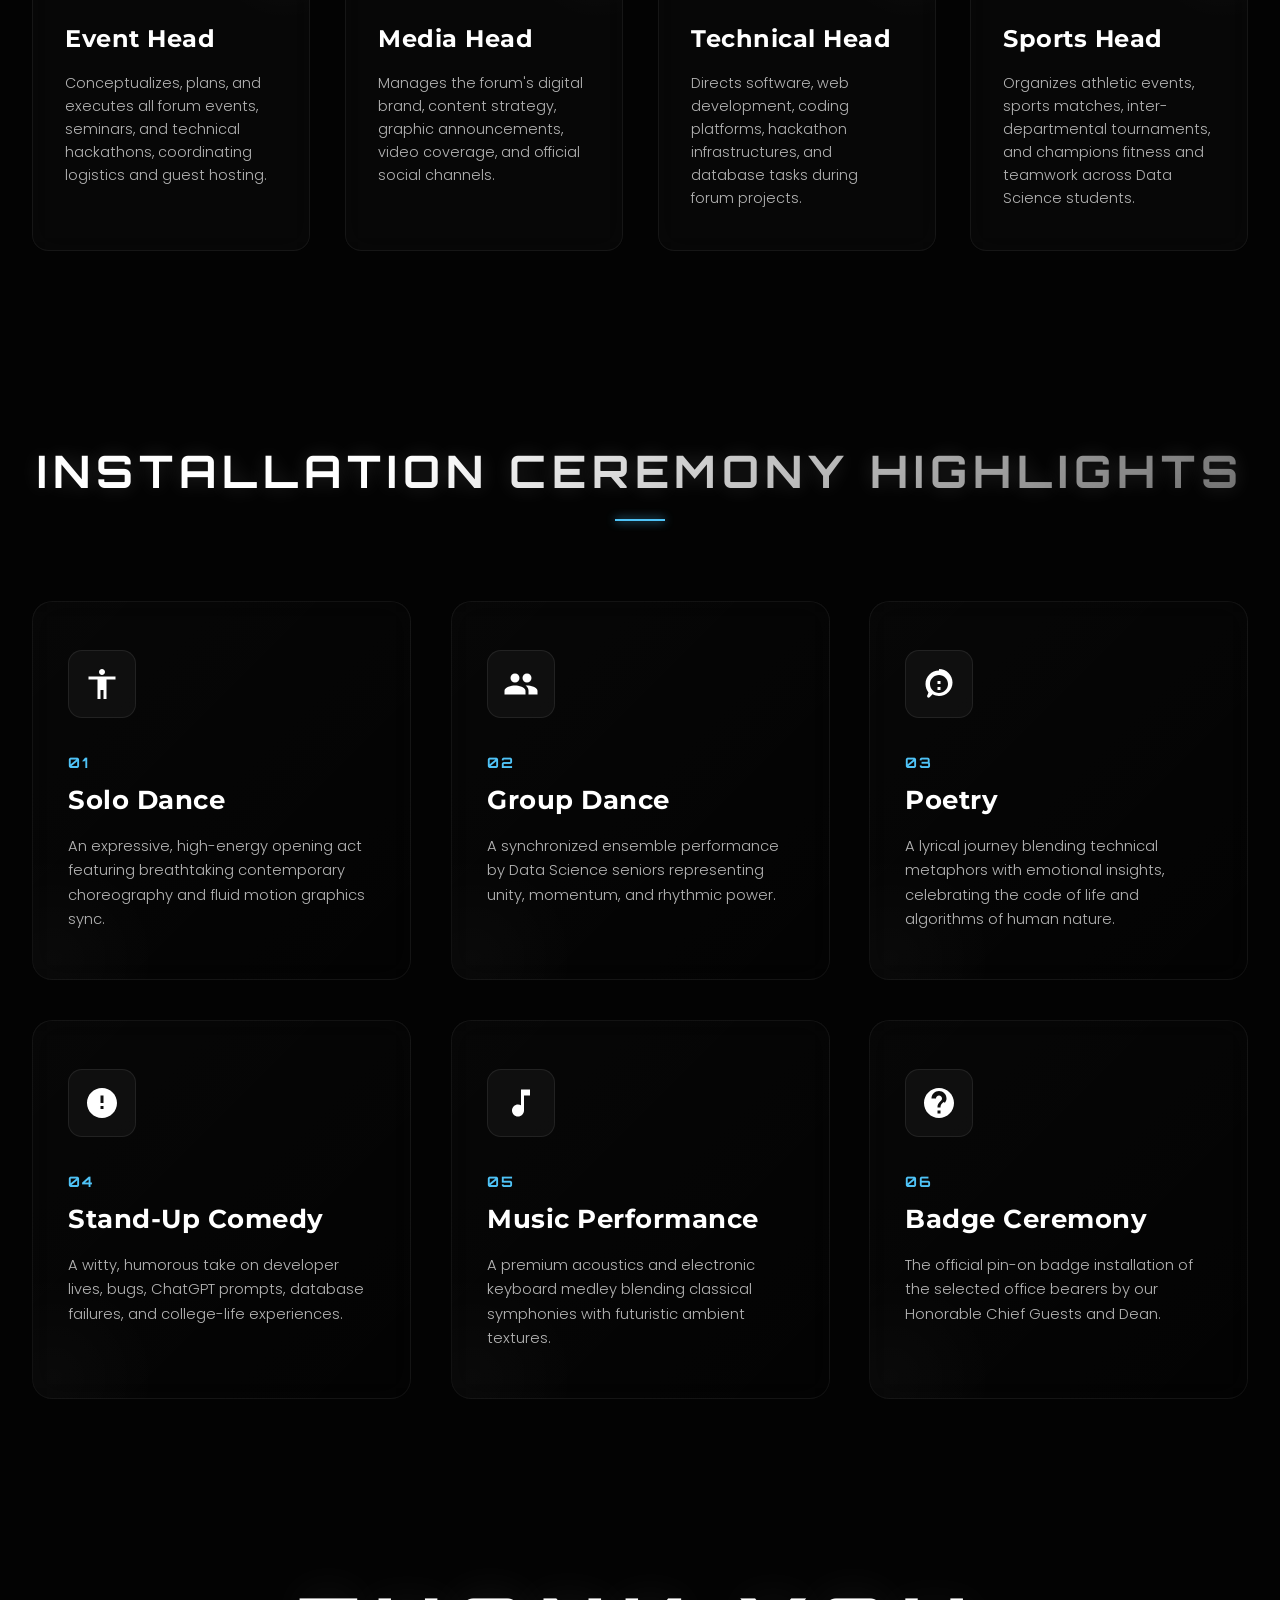
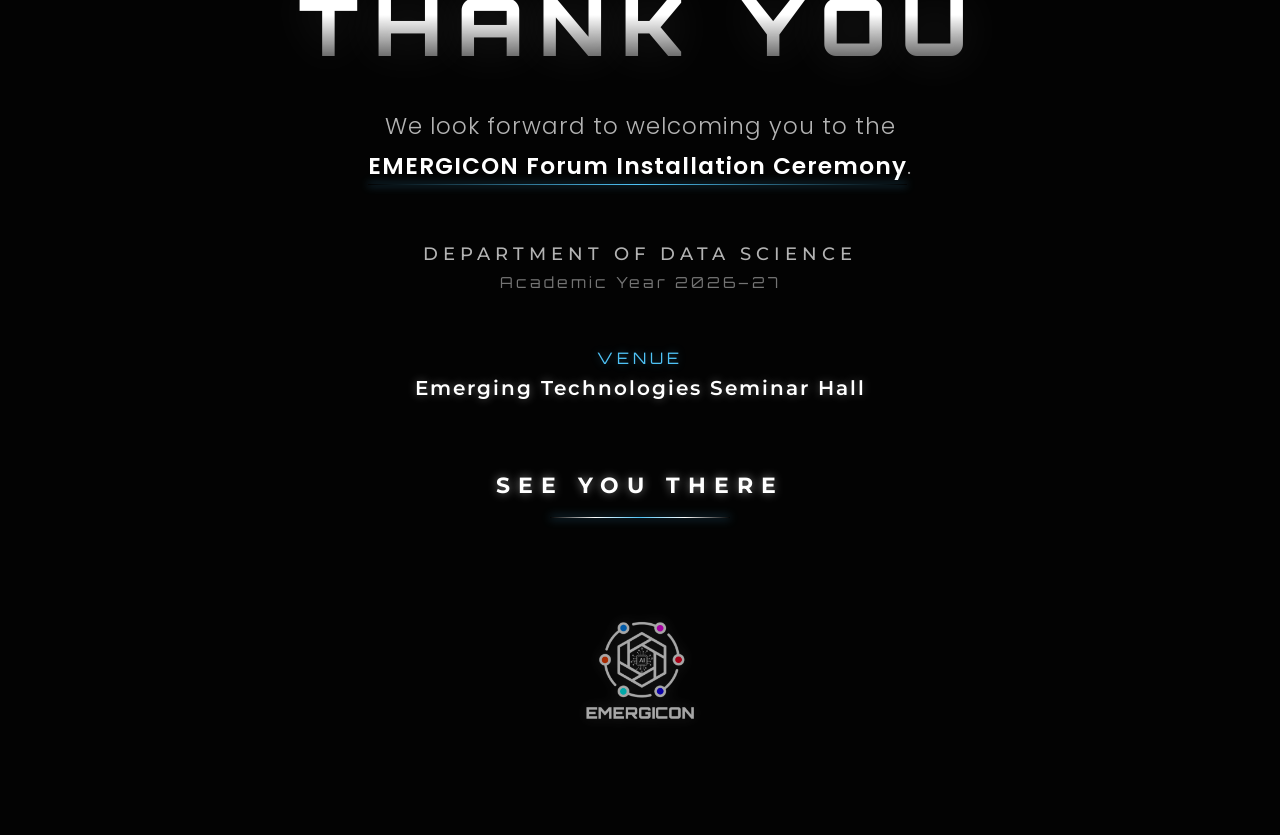
==== commit 8f1c3a43: "Latest" ====
--- a/index.html
+++ b/index.html
@@ -1,16 +1,21 @@
 <!DOCTYPE html>
 <html lang="en">
+
 <head>
     <meta charset="UTF-8">
     <meta name="viewport" content="width=device-width, initial-scale=1.0">
     <title>EMERGICON Forum Installation Ceremony | Department of Data Science</title>
-    <meta name="description" content="Official invitation to the EMERGICON Forum Installation Ceremony for the Academic Year 2026-27, Department of Data Science. Dedicated to the Honorable Dean and CEO.">
+    <meta name="description"
+        content="Official invitation to the EMERGICON Forum Installation Ceremony for the Academic Year 2026-27, Department of Data Science. Dedicated to the Honorable Dean and CEO.">
     <link rel="stylesheet" href="style.css">
     <!-- Google Fonts -->
     <link rel="preconnect" href="https://fonts.googleapis.com">
     <link rel="preconnect" href="https://fonts.gstatic.com" crossorigin>
-    <link href="https://fonts.googleapis.com/css2?family=Montserrat:wght@300;400;500;600;700&family=Orbitron:wght@500;700;900&family=Poppins:wght@200;300;400;500;600&display=swap" rel="stylesheet">
+    <link
+        href="https://fonts.googleapis.com/css2?family=Montserrat:wght@300;400;500;600;700&family=Orbitron:wght@500;700;900&family=Poppins:wght@200;300;400;500;600&display=swap"
+        rel="stylesheet">
 </head>
+
 <body>
 
     <!-- Scroll Progress Indicator -->
@@ -23,6 +28,58 @@
 
     <!-- Animated Canvas Background -->
     <canvas id="particles-canvas"></canvas>
+
+    <!-- Feature 4: Floating Among Us Characters (Easter Egg) -->
+    <div class="floating-crewmates-container">
+        <!-- Crewmate 1 (Red) -->
+        <div class="crewmate crewmate-1">
+            <svg viewBox="0 0 100 120" width="60" height="72">
+                <path
+                    d="M25,50 C25,30 40,10 60,10 C80,10 90,25 90,50 L90,90 C90,100 80,110 70,110 L65,110 C65,115 55,115 55,110 L45,110 L45,100 L35,100 L35,110 C35,115 25,115 25,110 Z"
+                    fill="#ff0000" stroke="#000" stroke-width="4" />
+                <path d="M40,35 C40,25 55,20 75,25 C95,30 95,50 75,55 C55,60 40,45 40,35 Z" fill="#a5d6e2" stroke="#000"
+                    stroke-width="4" />
+                <path d="M48,32 C48,25 58,23 70,26 C75,27 75,35 65,37 C55,39 48,35 48,32 Z" fill="#ffffff" />
+                <path d="M25,40 C10,40 10,80 25,80 Z" fill="#ff0000" stroke="#000" stroke-width="4" />
+            </svg>
+        </div>
+        <!-- Crewmate 2 (Cyan) -->
+        <div class="crewmate crewmate-2">
+            <svg viewBox="0 0 100 120" width="45" height="54">
+                <path
+                    d="M25,50 C25,30 40,10 60,10 C80,10 90,25 90,50 L90,90 C90,100 80,110 70,110 L65,110 C65,115 55,115 55,110 L45,110 L45,100 L35,100 L35,110 C35,115 25,115 25,110 Z"
+                    fill="#00ffff" stroke="#000" stroke-width="4" />
+                <path d="M40,35 C40,25 55,20 75,25 C95,30 95,50 75,55 C55,60 40,45 40,35 Z" fill="#a5d6e2" stroke="#000"
+                    stroke-width="4" />
+                <path d="M48,32 C48,25 58,23 70,26 C75,27 75,35 65,37 C55,39 48,35 48,32 Z" fill="#ffffff" />
+                <path d="M25,40 C10,40 10,80 25,80 Z" fill="#00ffff" stroke="#000" stroke-width="4" />
+            </svg>
+        </div>
+        <!-- Crewmate 3 (Orange) -->
+        <div class="crewmate crewmate-3">
+            <svg viewBox="0 0 100 120" width="55" height="66">
+                <path
+                    d="M25,50 C25,30 40,10 60,10 C80,10 90,25 90,50 L90,90 C90,100 80,110 70,110 L65,110 C65,115 55,115 55,110 L45,110 L45,100 L35,100 L35,110 C35,115 25,115 25,110 Z"
+                    fill="#ffa500" stroke="#000" stroke-width="4" />
+                <path d="M40,35 C40,25 55,20 75,25 C95,30 95,50 75,55 C55,60 40,45 40,35 Z" fill="#a5d6e2" stroke="#000"
+                    stroke-width="4" />
+                <path d="M48,32 C48,25 58,23 70,26 C75,27 75,35 65,37 C55,39 48,35 48,32 Z" fill="#ffffff" />
+                <path d="M25,40 C10,40 10,80 25,80 Z" fill="#ffa500" stroke="#000" stroke-width="4" />
+            </svg>
+        </div>
+        <!-- Crewmate 4 (Purple) -->
+        <div class="crewmate crewmate-4">
+            <svg viewBox="0 0 100 120" width="50" height="60">
+                <path
+                    d="M25,50 C25,30 40,10 60,10 C80,10 90,25 90,50 L90,90 C90,100 80,110 70,110 L65,110 C65,115 55,115 55,110 L45,110 L45,100 L35,100 L35,110 C35,115 25,115 25,110 Z"
+                    fill="#800080" stroke="#000" stroke-width="4" />
+                <path d="M40,35 C40,25 55,20 75,25 C95,30 95,50 75,55 C55,60 40,45 40,35 Z" fill="#a5d6e2" stroke="#000"
+                    stroke-width="4" />
+                <path d="M48,32 C48,25 58,23 70,26 C75,27 75,35 65,37 C55,39 48,35 48,32 Z" fill="#ffffff" />
+                <path d="M25,40 C10,40 10,80 25,80 Z" fill="#800080" stroke="#000" stroke-width="4" />
+            </svg>
+        </div>
+    </div>
 
     <!-- Custom Loader / Initial Screen -->
     <div id="loader">
@@ -38,16 +95,21 @@
         <section id="hero" class="fullscreen-section">
             <div class="hero-container">
                 <div class="logo-wrapper reveal-item" id="hero-logo-wrapper">
+                    <!-- Feature 3: Header Text Above Logo -->
+
+
                     <!-- EMERGICON Official Logo -->
                     <img src="assets/logo.png" alt="EMERGICON Logo" class="hero-logo" id="hero-logo">
-                </div>
-                
+
+                    <!-- Feature 1: Logo Text Update & Line Break -->
+                </div>
+
                 <div class="cinematic-text">
                     <h1 class="reveal-text-line label-sub" style="--line-idx: 0;">EMERGICON</h1>
                     <h2 class="reveal-text-line main-title" style="--line-idx: 1;">Forum Installation Ceremony</h2>
-                    <h3 class="reveal-text-line label-dept" style="--line-idx: 2;">Department of Data Science</h3>
+                    <h3 class="reveal-text-line label-dept" style="--line-idx: 2;">Department of CSE(Data Science)</h3>
                     <h4 class="reveal-text-line label-year" style="--line-idx: 3;">Academic Year 2026–27</h4>
-                    
+
                     <div class="event-time-box">
                         <span class="reveal-text-line date-day" style="--line-idx: 4;">Saturday</span>
                         <span class="reveal-text-line date-date" style="--line-idx: 5;">18 July 2026</span>
@@ -69,7 +131,7 @@
         <section id="leadership" class="scroll-section">
             <div class="section-container">
                 <h2 class="section-title scroll-reveal" data-animation="fade-up">Forum Leadership</h2>
-                
+
                 <div class="leadership-grid">
                     <!-- 1. President -->
                     <div class="leadership-card scroll-reveal" data-animation="slide-left">
@@ -79,13 +141,15 @@
                             <div class="card-header">
                                 <div class="badge-icon">
                                     <svg viewBox="0 0 24 24" width="24" height="24">
-                                        <path d="M12 2L2 22h20L12 2zm0 4.8L18.4 19H5.6L12 6.8z" fill="currentColor"/>
+                                        <path d="M12 2L2 22h20L12 2zm0 4.8L18.4 19H5.6L12 6.8z" fill="currentColor" />
                                     </svg>
                                 </div>
                                 <span class="role-rank">01 / Executive</span>
                             </div>
                             <h3 class="role-title">President</h3>
-                            <p class="role-desc">Leads and governs the student forum, coordinating department initiatives, presiding over assemblies, and driving the forum's strategic academic vision.</p>
+                            <p class="role-desc">Leads and governs the student forum, coordinating department
+                                initiatives, presiding over assemblies, and driving the forum's strategic academic
+                                vision.</p>
                         </div>
                     </div>
 
@@ -97,13 +161,15 @@
                             <div class="card-header">
                                 <div class="badge-icon">
                                     <svg viewBox="0 0 24 24" width="24" height="24">
-                                        <path d="M12 2L2 12h5v8h10v-8h5L12 2zm0 3.83L18.17 12H15v8h-6v-8H5.83L12 5.83z" fill="currentColor"/>
+                                        <path d="M12 2L2 12h5v8h10v-8h5L12 2zm0 3.83L18.17 12H15v8h-6v-8H5.83L12 5.83z"
+                                            fill="currentColor" />
                                     </svg>
                                 </div>
                                 <span class="role-rank">02 / Executive</span>
                             </div>
                             <h3 class="role-title">Vice President</h3>
-                            <p class="role-desc">Supports the President in administrative operations, manages committee divisions, and steps in to govern forum milestones and core affairs.</p>
+                            <p class="role-desc">Supports the President in administrative operations, manages committee
+                                divisions, and steps in to govern forum milestones and core affairs.</p>
                         </div>
                     </div>
 
@@ -115,13 +181,16 @@
                             <div class="card-header">
                                 <div class="badge-icon">
                                     <svg viewBox="0 0 24 24" width="24" height="24">
-                                        <path d="M14 2H6c-1.1 0-1.99.9-1.99 2L4 20c0 1.1.89 2 1.99 2H18c1.1 0 2-.9 2-2V8l-6-6zm2 16H8v-2h8v2zm0-4H8v-2h8v2zm-3-5V3.5L18.5 9H13z" fill="currentColor"/>
+                                        <path
+                                            d="M14 2H6c-1.1 0-1.99.9-1.99 2L4 20c0 1.1.89 2 1.99 2H18c1.1 0 2-.9 2-2V8l-6-6zm2 16H8v-2h8v2zm0-4H8v-2h8v2zm-3-5V3.5L18.5 9H13z"
+                                            fill="currentColor" />
                                     </svg>
                                 </div>
                                 <span class="role-rank">03 / Executive</span>
                             </div>
                             <h3 class="role-title">Secretary</h3>
-                            <p class="role-desc">Maintains official forum documentation, handles cross-departmental correspondence, takes minutes, and ensures operational compliance.</p>
+                            <p class="role-desc">Maintains official forum documentation, handles cross-departmental
+                                correspondence, takes minutes, and ensures operational compliance.</p>
                         </div>
                     </div>
 
@@ -133,13 +202,16 @@
                             <div class="card-header">
                                 <div class="badge-icon">
                                     <svg viewBox="0 0 24 24" width="24" height="24">
-                                        <path d="M12 2C6.48 2 2 6.48 2 12s4.48 10 10 10 10-4.48 10-10S17.52 2 12 2zm1 15h-2v-2h2v2zm2-5H9V9h6v3z" fill="currentColor"/>
+                                        <path
+                                            d="M12 2C6.48 2 2 6.48 2 12s4.48 10 10 10 10-4.48 10-10S17.52 2 12 2zm1 15h-2v-2h2v2zm2-5H9V9h6v3z"
+                                            fill="currentColor" />
                                     </svg>
                                 </div>
                                 <span class="role-rank">04 / Treasury</span>
                             </div>
                             <h3 class="role-title">Treasurer</h3>
-                            <p class="role-desc">Oversees financial management, tracks budgets for events, manages allocations, and presents periodic financial transparency reports.</p>
+                            <p class="role-desc">Oversees financial management, tracks budgets for events, manages
+                                allocations, and presents periodic financial transparency reports.</p>
                         </div>
                     </div>
 
@@ -151,13 +223,16 @@
                             <div class="card-header">
                                 <div class="badge-icon">
                                     <svg viewBox="0 0 24 24" width="24" height="24">
-                                        <path d="M17 12h-5v5h5v-5zM16 1v2H8V1H6v2H5c-1.11 0-1.99.9-1.99 2L3 19c0 1.1.89 2 2 2h14c1.1 0 2-.9 2-2V5c0-1.1-.9-2-2-2h-1V1h-2zm3 18H5V8h14v11z" fill="currentColor"/>
+                                        <path
+                                            d="M17 12h-5v5h5v-5zM16 1v2H8V1H6v2H5c-1.11 0-1.99.9-1.99 2L3 19c0 1.1.89 2 2 2h14c1.1 0 2-.9 2-2V5c0-1.1-.9-2-2-2h-1V1h-2zm3 18H5V8h14v11z"
+                                            fill="currentColor" />
                                     </svg>
                                 </div>
                                 <span class="role-rank">05 / Management</span>
                             </div>
                             <h3 class="role-title">Event Head</h3>
-                            <p class="role-desc">Conceptualizes, plans, and executes all forum events, seminars, and technical hackathons, coordinating logistics and guest hosting.</p>
+                            <p class="role-desc">Conceptualizes, plans, and executes all forum events, seminars, and
+                                technical hackathons, coordinating logistics and guest hosting.</p>
                         </div>
                     </div>
 
@@ -169,13 +244,16 @@
                             <div class="card-header">
                                 <div class="badge-icon">
                                     <svg viewBox="0 0 24 24" width="24" height="24">
-                                        <path d="M12 12m-3.2 0a3.2 3.2 0 1 0 6.4 0a3.2 3.2 0 1 0 -6.4 0 M9 2L7.17 4H4c-1.1 0-2 .9-2 2v12c0 1.1.9 2 2 2h16c1.1 0 2-.9 2-2V6c0-1.1-.9-2-2-2h-3.17L15 2H9zm3 15c-2.76 0-5-2.24-5-5s2.24-5 5-5s5 2.24 5 5s-2.24 5-5 5z" fill="currentColor"/>
+                                        <path
+                                            d="M12 12m-3.2 0a3.2 3.2 0 1 0 6.4 0a3.2 3.2 0 1 0 -6.4 0 M9 2L7.17 4H4c-1.1 0-2 .9-2 2v12c0 1.1.9 2 2 2h16c1.1 0 2-.9 2-2V6c0-1.1-.9-2-2-2h-3.17L15 2H9zm3 15c-2.76 0-5-2.24-5-5s2.24-5 5-5s5 2.24 5 5s-2.24 5-5 5z"
+                                            fill="currentColor" />
                                     </svg>
                                 </div>
                                 <span class="role-rank">06 / Public Relations</span>
                             </div>
                             <h3 class="role-title">Media Head</h3>
-                            <p class="role-desc">Manages the forum's digital brand, content strategy, graphic announcements, video coverage, and official social channels.</p>
+                            <p class="role-desc">Manages the forum's digital brand, content strategy, graphic
+                                announcements, video coverage, and official social channels.</p>
                         </div>
                     </div>
 
@@ -187,13 +265,16 @@
                             <div class="card-header">
                                 <div class="badge-icon">
                                     <svg viewBox="0 0 24 24" width="24" height="24">
-                                        <path d="M22.7 19l-9.1-9.1c.9-2.3.4-5-1.5-6.9-2-2-5-2.4-7.4-1.3L9 6 6 9 1.6 4.3C.5 6.7.9 9.8 2.9 11.8c1.9 1.9 4.6 2.4 6.9 1.5l9.1 9.1c.4.4 1 .4 1.4 0l2.3-2.3c.5-.4.5-1.1.1-1.6z" fill="currentColor"/>
+                                        <path
+                                            d="M22.7 19l-9.1-9.1c.9-2.3.4-5-1.5-6.9-2-2-5-2.4-7.4-1.3L9 6 6 9 1.6 4.3C.5 6.7.9 9.8 2.9 11.8c1.9 1.9 4.6 2.4 6.9 1.5l9.1 9.1c.4.4 1 .4 1.4 0l2.3-2.3c.5-.4.5-1.1.1-1.6z"
+                                            fill="currentColor" />
                                     </svg>
                                 </div>
                                 <span class="role-rank">07 / Engineering</span>
                             </div>
                             <h3 class="role-title">Technical Head</h3>
-                            <p class="role-desc">Directs software, web development, coding platforms, hackathon infrastructures, and database tasks during forum projects.</p>
+                            <p class="role-desc">Directs software, web development, coding platforms, hackathon
+                                infrastructures, and database tasks during forum projects.</p>
                         </div>
                     </div>
 
@@ -205,13 +286,16 @@
                             <div class="card-header">
                                 <div class="badge-icon">
                                     <svg viewBox="0 0 24 24" width="24" height="24">
-                                        <path d="M12 22c5.523 0 10-4.477 10-10S17.523 2 12 2 2 6.477 2 12s4.477 10 10 10zm0-2a8 8 0 1 1 0-16 8 8 0 0 1 0 16zM12 6c-3.31 0-6 2.69-6 6s2.69 6 6 6 6-2.69 6-6-2.69-6-6-6zm0 2a4 4 0 1 1 0 8 4 4 0 0 1 0-8z" fill="currentColor"/>
+                                        <path
+                                            d="M12 22c5.523 0 10-4.477 10-10S17.523 2 12 2 2 6.477 2 12s4.477 10 10 10zm0-2a8 8 0 1 1 0-16 8 8 0 0 1 0 16zM12 6c-3.31 0-6 2.69-6 6s2.69 6 6 6 6-2.69 6-6-2.69-6-6-6zm0 2a4 4 0 1 1 0 8 4 4 0 0 1 0-8z"
+                                            fill="currentColor" />
                                     </svg>
                                 </div>
                                 <span class="role-rank">08 / Athletics</span>
                             </div>
                             <h3 class="role-title">Sports Head</h3>
-                            <p class="role-desc">Organizes athletic events, sports matches, inter-departmental tournaments, and champions fitness and teamwork across Data Science students.</p>
+                            <p class="role-desc">Organizes athletic events, sports matches, inter-departmental
+                                tournaments, and champions fitness and teamwork across Data Science students.</p>
                         </div>
                     </div>
                 </div>
@@ -222,7 +306,7 @@
         <section id="highlights" class="scroll-section">
             <div class="section-container">
                 <h2 class="section-title scroll-reveal" data-animation="fade-up">Installation Ceremony Highlights</h2>
-                
+
                 <div class="timeline-grid">
                     <!-- Highlight 1: Solo Dance -->
                     <div class="highlight-card scroll-reveal" data-animation="scale-up" style="--card-idx: 0;">
@@ -230,12 +314,15 @@
                         <div class="highlight-inner">
                             <div class="highlight-icon">
                                 <svg viewBox="0 0 24 24" width="36" height="36">
-                                    <path d="M12 2c1.1 0 2 .9 2 2s-.9 2-2 2-2-.9-2-2 .9-2 2-2zm9 7h-6v13h-2v-6h-2v6H9V9H3V7h18v2z" fill="currentColor"/>
+                                    <path
+                                        d="M12 2c1.1 0 2 .9 2 2s-.9 2-2 2-2-.9-2-2 .9-2 2-2zm9 7h-6v13h-2v-6h-2v6H9V9H3V7h18v2z"
+                                        fill="currentColor" />
                                 </svg>
                             </div>
                             <span class="highlight-number">01</span>
                             <h3 class="highlight-title">Solo Dance</h3>
-                            <p class="highlight-desc">An expressive, high-energy opening act featuring breathtaking contemporary choreography and fluid motion graphics sync.</p>
+                            <p class="highlight-desc">An expressive, high-energy opening act featuring breathtaking
+                                contemporary choreography and fluid motion graphics sync.</p>
                         </div>
                     </div>
 
@@ -245,12 +332,15 @@
                         <div class="highlight-inner">
                             <div class="highlight-icon">
                                 <svg viewBox="0 0 24 24" width="36" height="36">
-                                    <path d="M16 11c1.66 0 2.99-1.34 2.99-3S17.66 5 16 5s-3 1.34-3 3 1.34 3 3 3zm-8 0c1.66 0 2.99-1.34 2.99-3S9.66 5 8 5 5 6.34 5 8s1.34 3 3 3zm0 2c-2.33 0-7 1.17-7 3.5V19h14v-2.5c0-2.33-4.67-3.5-7-3.5zm8 0c-.29 0-.62.02-.97.05 1.16.84 1.97 1.97 1.97 3.45V19h6v-2.5c0-2.33-4.67-3.5-7-3.5z" fill="currentColor"/>
+                                    <path
+                                        d="M16 11c1.66 0 2.99-1.34 2.99-3S17.66 5 16 5s-3 1.34-3 3 1.34 3 3 3zm-8 0c1.66 0 2.99-1.34 2.99-3S9.66 5 8 5 5 6.34 5 8s1.34 3 3 3zm0 2c-2.33 0-7 1.17-7 3.5V19h14v-2.5c0-2.33-4.67-3.5-7-3.5zm8 0c-.29 0-.62.02-.97.05 1.16.84 1.97 1.97 1.97 3.45V19h6v-2.5c0-2.33-4.67-3.5-7-3.5z"
+                                        fill="currentColor" />
                                 </svg>
                             </div>
                             <span class="highlight-number">02</span>
                             <h3 class="highlight-title">Group Dance</h3>
-                            <p class="highlight-desc">A synchronized ensemble performance by Data Science seniors representing unity, momentum, and rhythmic power.</p>
+                            <p class="highlight-desc">A synchronized ensemble performance by Data Science seniors
+                                representing unity, momentum, and rhythmic power.</p>
                         </div>
                     </div>
 
@@ -260,12 +350,15 @@
                         <div class="highlight-inner">
                             <div class="highlight-icon">
                                 <svg viewBox="0 0 24 24" width="36" height="36">
-                                    <path d="M12 3c-4.97 0-9 4.03-9 9 0 2.12.74 4.07 1.97 5.61L4.35 19.4c-.39.39-.39 1.02 0 1.41.39.39 1.02.39 1.41 0l1.9-1.9C9.17 19.62 10.53 20 12 20c4.97 0 9-4.03 9-9s-4.03-9-9-9zm0 15c-3.31 0-6-2.69-6-6s2.69-6 6-6 6 2.69 6 6-2.69 6-6 6zm1-8h-2v2h2v-2zm0 4h-2v2h2v-2z" fill="currentColor"/>
+                                    <path
+                                        d="M12 3c-4.97 0-9 4.03-9 9 0 2.12.74 4.07 1.97 5.61L4.35 19.4c-.39.39-.39 1.02 0 1.41.39.39 1.02.39 1.41 0l1.9-1.9C9.17 19.62 10.53 20 12 20c4.97 0 9-4.03 9-9s-4.03-9-9-9zm0 15c-3.31 0-6-2.69-6-6s2.69-6 6-6 6 2.69 6 6-2.69 6-6 6zm1-8h-2v2h2v-2zm0 4h-2v2h2v-2z"
+                                        fill="currentColor" />
                                 </svg>
                             </div>
                             <span class="highlight-number">03</span>
                             <h3 class="highlight-title">Poetry</h3>
-                            <p class="highlight-desc">A lyrical journey blending technical metaphors with emotional insights, celebrating the code of life and algorithms of human nature.</p>
+                            <p class="highlight-desc">A lyrical journey blending technical metaphors with emotional
+                                insights, celebrating the code of life and algorithms of human nature.</p>
                         </div>
                     </div>
 
@@ -275,12 +368,15 @@
                         <div class="highlight-inner">
                             <div class="highlight-icon">
                                 <svg viewBox="0 0 24 24" width="36" height="36">
-                                    <path d="M12 2C6.48 2 2 6.48 2 12s4.48 10 10 10 10-4.48 10-10S17.52 2 12 2zm1 14h-2v-2h2v2zm0-4h-2V7h2v5z" fill="currentColor"/>
+                                    <path
+                                        d="M12 2C6.48 2 2 6.48 2 12s4.48 10 10 10 10-4.48 10-10S17.52 2 12 2zm1 14h-2v-2h2v2zm0-4h-2V7h2v5z"
+                                        fill="currentColor" />
                                 </svg>
                             </div>
                             <span class="highlight-number">04</span>
                             <h3 class="highlight-title">Stand-Up Comedy</h3>
-                            <p class="highlight-desc">A witty, humorous take on developer lives, bugs, ChatGPT prompts, database failures, and college-life experiences.</p>
+                            <p class="highlight-desc">A witty, humorous take on developer lives, bugs, ChatGPT prompts,
+                                database failures, and college-life experiences.</p>
                         </div>
                     </div>
 
@@ -290,12 +386,15 @@
                         <div class="highlight-inner">
                             <div class="highlight-icon">
                                 <svg viewBox="0 0 24 24" width="36" height="36">
-                                    <path d="M12 3v10.55c-.59-.34-1.27-.55-2-.55-2.21 0-4 1.79-4 4s1.79 4 4 4 4-1.79 4-4V7h4V3h-6z" fill="currentColor"/>
+                                    <path
+                                        d="M12 3v10.55c-.59-.34-1.27-.55-2-.55-2.21 0-4 1.79-4 4s1.79 4 4 4 4-1.79 4-4V7h4V3h-6z"
+                                        fill="currentColor" />
                                 </svg>
                             </div>
                             <span class="highlight-number">05</span>
                             <h3 class="highlight-title">Music Performance</h3>
-                            <p class="highlight-desc">A premium acoustics and electronic keyboard medley blending classical symphonies with futuristic ambient textures.</p>
+                            <p class="highlight-desc">A premium acoustics and electronic keyboard medley blending
+                                classical symphonies with futuristic ambient textures.</p>
                         </div>
                     </div>
 
@@ -305,12 +404,15 @@
                         <div class="highlight-inner">
                             <div class="highlight-icon">
                                 <svg viewBox="0 0 24 24" width="36" height="36">
-                                    <path d="M12 2C6.48 2 2 6.48 2 12s4.48 10 10 10 10-4.48 10-10S17.52 2 12 2zm1 17h-2v-2h2v2zm2.07-7.75l-.9.92C13.45 12.9 13 13.5 13 15h-2v-.5c0-1.1.45-2.1 1.17-2.83l1.24-1.26c.37-.36.59-.86.59-1.41 0-1.1-.9-2-2-2s-2 .9-2 2H7c0-2.76 2.24-5 5-5s5 2.24 5 5c0 1.04-.42 1.99-1.07 2.75z" fill="currentColor"/>
+                                    <path
+                                        d="M12 2C6.48 2 2 6.48 2 12s4.48 10 10 10 10-4.48 10-10S17.52 2 12 2zm1 17h-2v-2h2v2zm2.07-7.75l-.9.92C13.45 12.9 13 13.5 13 15h-2v-.5c0-1.1.45-2.1 1.17-2.83l1.24-1.26c.37-.36.59-.86.59-1.41 0-1.1-.9-2-2-2s-2 .9-2 2H7c0-2.76 2.24-5 5-5s5 2.24 5 5c0 1.04-.42 1.99-1.07 2.75z"
+                                        fill="currentColor" />
                                 </svg>
                             </div>
                             <span class="highlight-number">06</span>
                             <h3 class="highlight-title">Badge Ceremony</h3>
-                            <p class="highlight-desc">The official pin-on badge installation of the selected office bearers by our Honorable Chief Guests and Dean.</p>
+                            <p class="highlight-desc">The official pin-on badge installation of the selected office
+                                bearers by our Honorable Chief Guests and Dean.</p>
                         </div>
                     </div>
                 </div>
@@ -321,8 +423,9 @@
         <section id="thank-you" class="fullscreen-section scroll-reveal" data-animation="fade-up">
             <div class="outro-container">
                 <h1 class="outro-glow-title">THANK YOU</h1>
-                <p class="outro-subtitle">We look forward to welcoming you to the<br><span class="highlight-span">EMERGICON Forum Installation Ceremony</span>.</p>
-                
+                <p class="outro-subtitle">We look forward to welcoming you to the<br><span
+                        class="highlight-span">EMERGICON Forum Installation Ceremony</span>.</p>
+
                 <div class="outro-details">
                     <p class="outro-dept">Department of Data Science</p>
                     <p class="outro-year">Academic Year 2026–27</p>
@@ -349,4 +452,5 @@
     <!-- Interactive script file -->
     <script src="script.js"></script>
 </body>
-</html>
+
+</html>
--- a/style.css
+++ b/style.css
@@ -362,11 +362,14 @@
 
 .label-dept {
     font-size: 1.35rem;
-    font-weight: 300;
+    font-weight: 600;
+    /* Changed from 300 to 600 (or use 700 for maximum boldness) */
     letter-spacing: 5px;
     color: var(--text-secondary);
     text-transform: uppercase;
     margin-top: 0.5rem;
+    /* Added transition to ensure the hover glow animates smoothly */
+    transition: color 0.3s ease, text-shadow 0.3s ease;
 }
 
 .label-year {
@@ -1091,7 +1094,142 @@
 }
 
 /* Retaining smooth transitions but preventing layout jumps */
+/* Retaining smooth transitions but preventing layout jumps */
 .leadership-card,
 .highlight-card {
     will-change: transform, border-color, box-shadow;
+}
+
+/* ==========================================================================
+   FEATURE STYLES (HEADER, LOGO WARNING, EASTER EGG)
+   ========================================================================== */
+
+/* Feature 3: Header Text Above Logo */
+.hero-header-text {
+    font-family: var(--font-tech);
+    font-size: 1.1rem;
+    letter-spacing: 5px;
+    color: #ffffff;
+    text-shadow: 0 0 10px rgba(79, 195, 247, 0.6);
+    margin-bottom: 1.5rem;
+    text-transform: uppercase;
+    text-align: center;
+}
+
+/* Feature 1 & 2: Logo Text Update & Hover Effect */
+.logo-warning-text {
+    font-family: var(--font-tech);
+    font-size: 1rem;
+    color: rgba(255, 255, 255, 0.6);
+    margin-top: 1rem;
+    text-align: center;
+    line-height: 1.4;
+    transition: all 0.3s ease;
+    cursor: none;
+    /* Inherit global custom cursor */
+    z-index: 10;
+    position: relative;
+    pointer-events: auto;
+    /* Ensure hover works */
+}
+
+.logo-warning-text:hover {
+    color: #FF3B30;
+    transform: scale(1.08);
+    text-shadow: 0 0 15px rgba(255, 59, 48, 0.8), 0 0 30px rgba(255, 59, 48, 0.6);
+    animation: glitchShake 0.4s cubic-bezier(.36, .07, .19, .97) both;
+}
+
+@keyframes glitchShake {
+    0% {
+        transform: translate(0) scale(1.08);
+    }
+
+    20% {
+        transform: translate(-2px, 2px) scale(1.08);
+    }
+
+    40% {
+        transform: translate(-2px, -2px) scale(1.08);
+    }
+
+    60% {
+        transform: translate(2px, 2px) scale(1.08);
+    }
+
+    80% {
+        transform: translate(2px, -2px) scale(1.08);
+    }
+
+    100% {
+        transform: translate(0) scale(1.08);
+    }
+}
+
+/* Feature 4: Floating Among Us Characters */
+.floating-crewmates-container {
+    position: fixed;
+    top: 0;
+    left: 0;
+    width: 100vw;
+    height: 100vh;
+    pointer-events: none;
+    z-index: 1;
+    /* Behind main content */
+    overflow: hidden;
+}
+
+.crewmate {
+    position: absolute;
+    opacity: 0.2;
+    animation: drift linear infinite;
+    will-change: transform;
+}
+
+/* Stagger start positions, directions, and speeds */
+.crewmate-1 {
+    left: -10%;
+    top: 20%;
+    animation: drift-right 45s linear infinite;
+}
+
+.crewmate-2 {
+    left: -10%;
+    top: 60%;
+    animation: drift-right 55s linear infinite;
+    animation-delay: -15s;
+}
+
+.crewmate-3 {
+    right: -10%;
+    top: 30%;
+    animation: drift-left 65s linear infinite;
+    animation-delay: -30s;
+}
+
+.crewmate-4 {
+    right: -10%;
+    top: 80%;
+    animation: drift-left 40s linear infinite;
+    animation-delay: -20s;
+}
+
+@keyframes drift-right {
+    0% {
+        transform: translate(-10vw, 0) rotate(0deg);
+    }
+
+    100% {
+        transform: translate(120vw, 30vh) rotate(360deg);
+    }
+}
+
+@keyframes drift-left {
+    0% {
+        transform: translate(10vw, 0) rotate(0deg);
+    }
+
+    100% {
+        transform: translate(-120vw, -30vh) rotate(-360deg);
+    }
 }
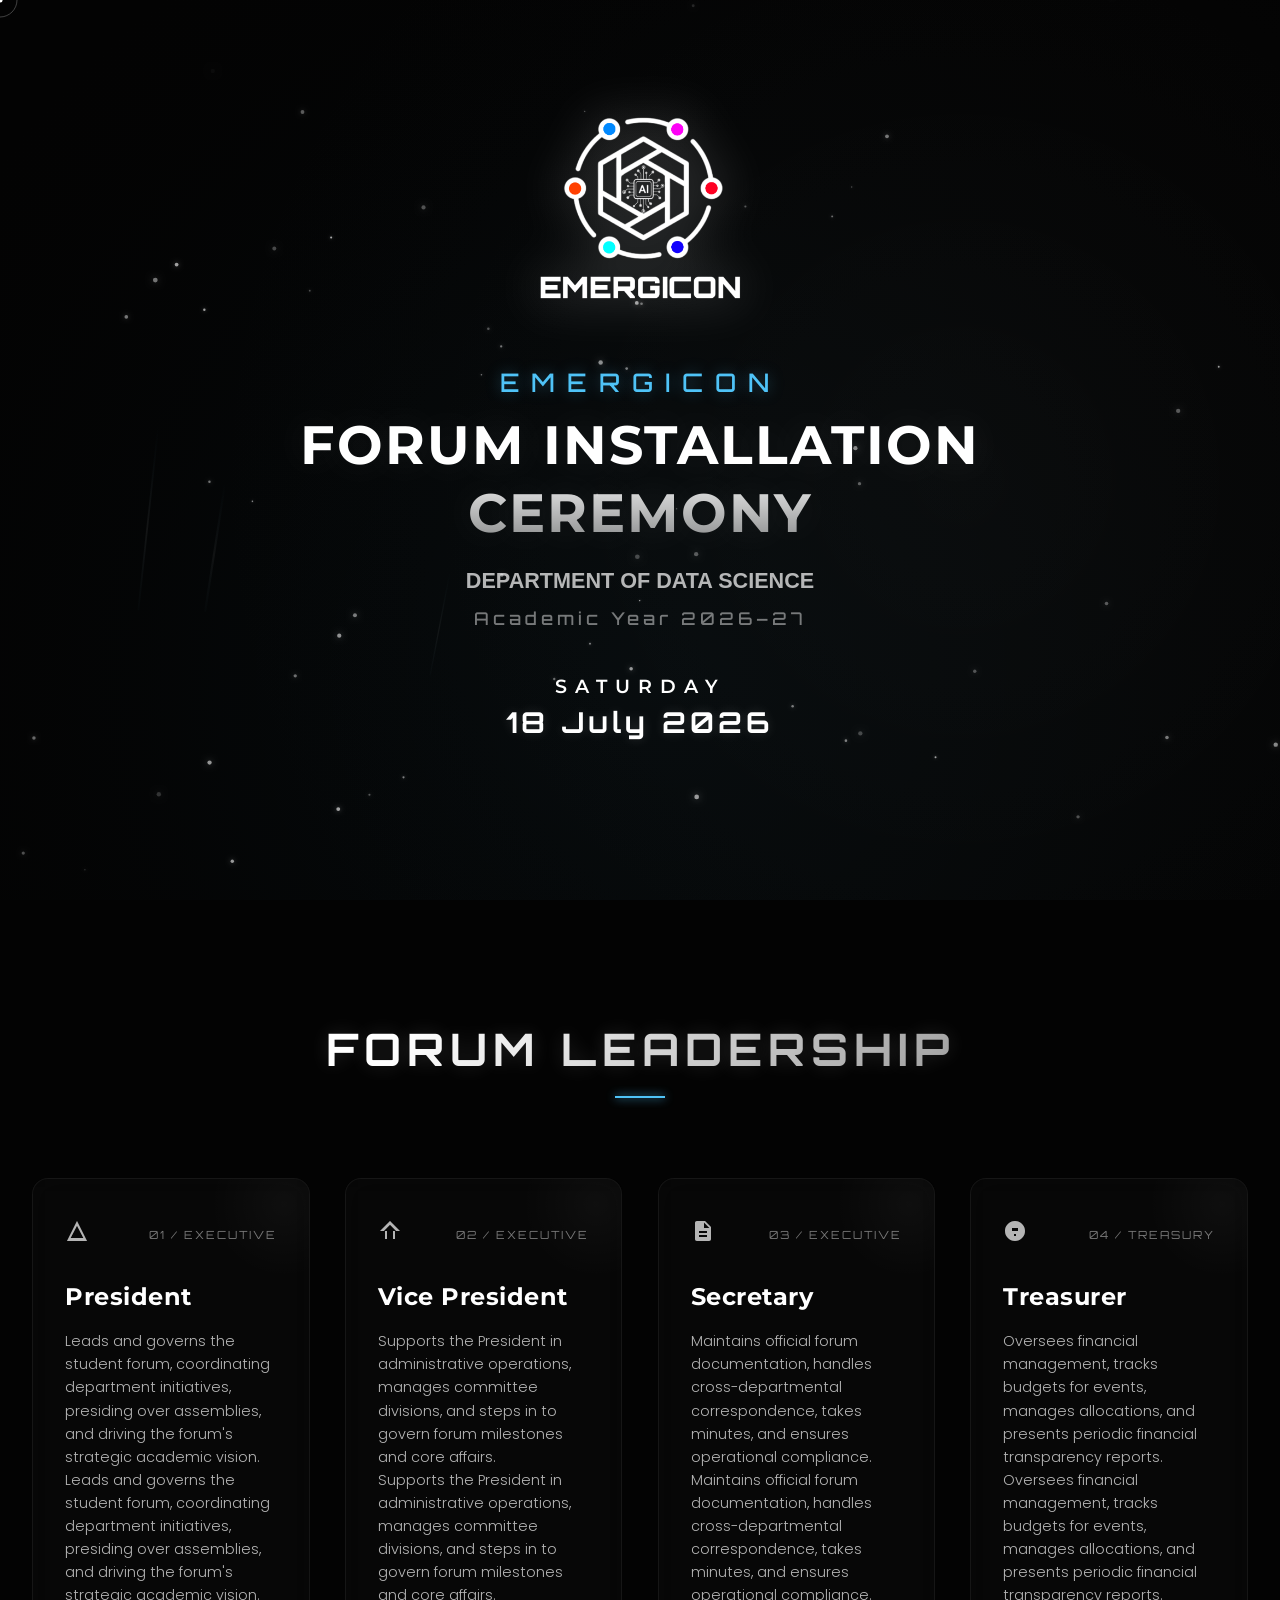
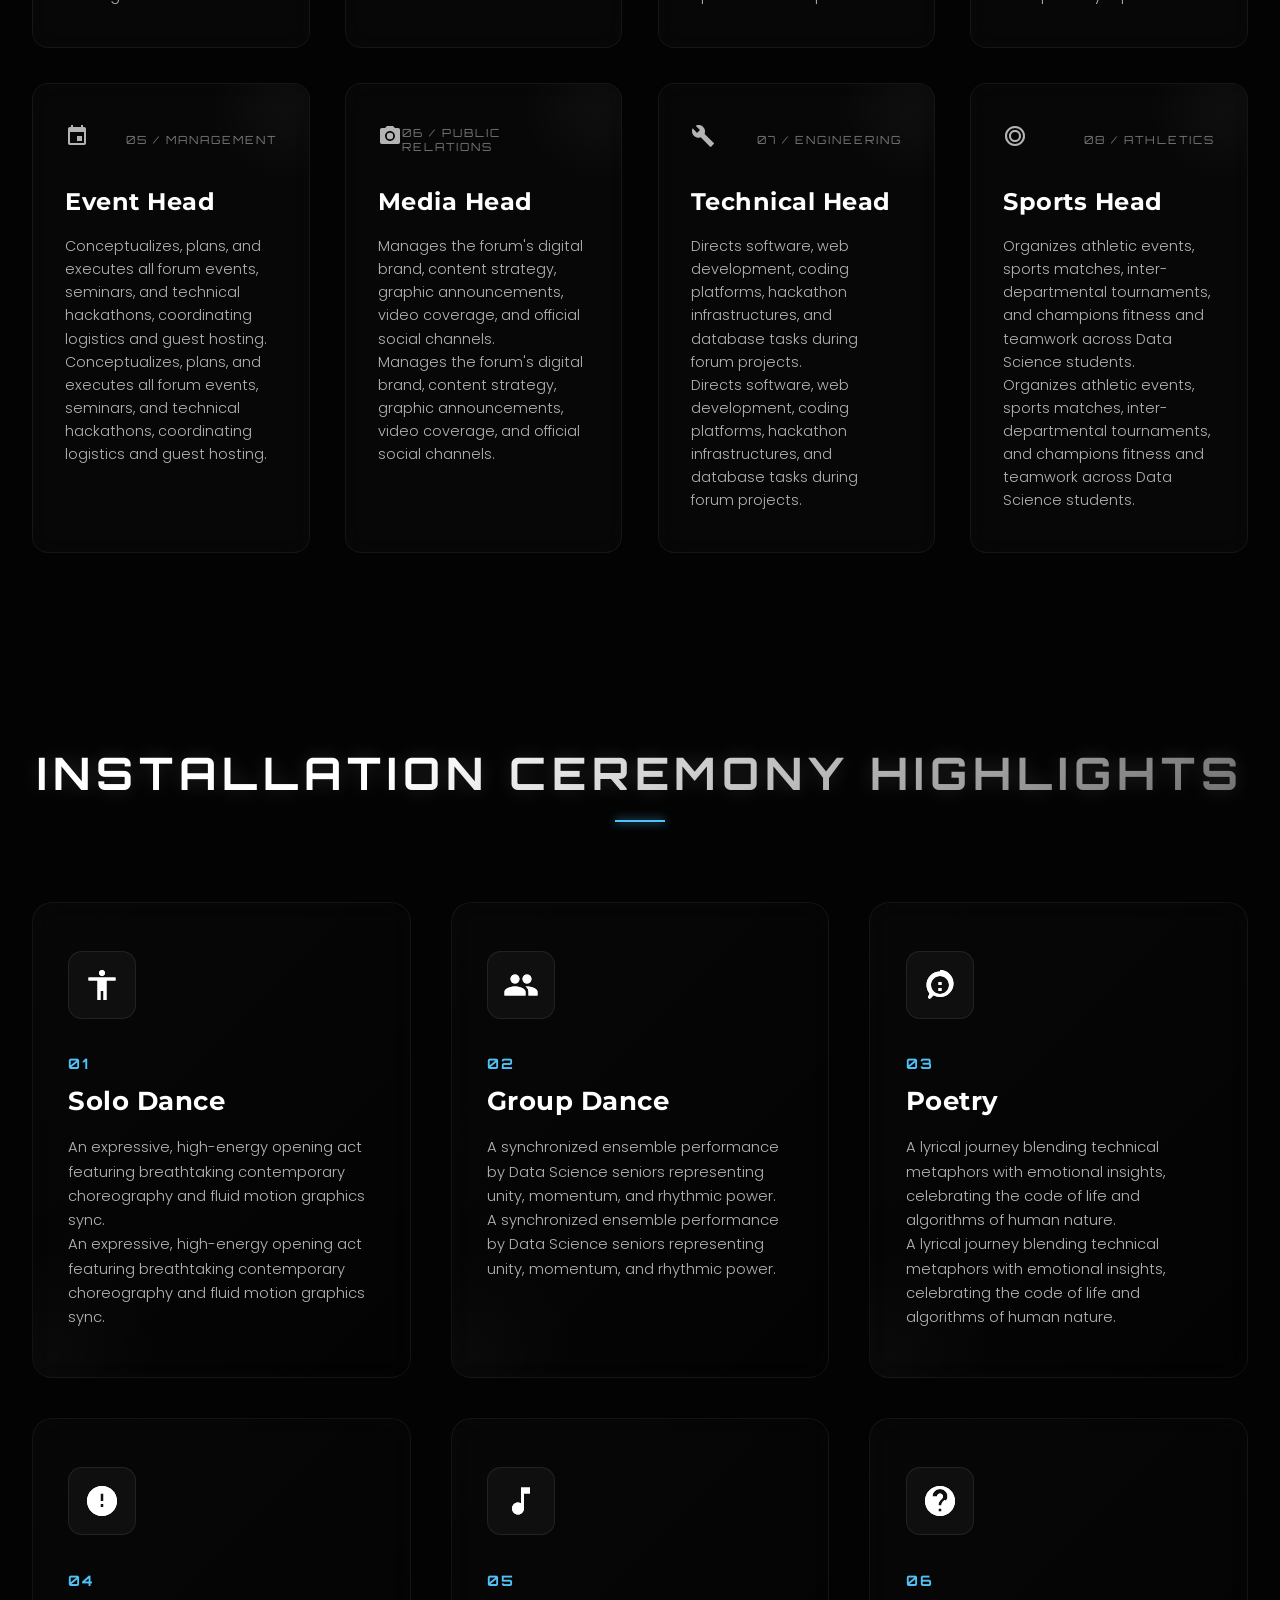
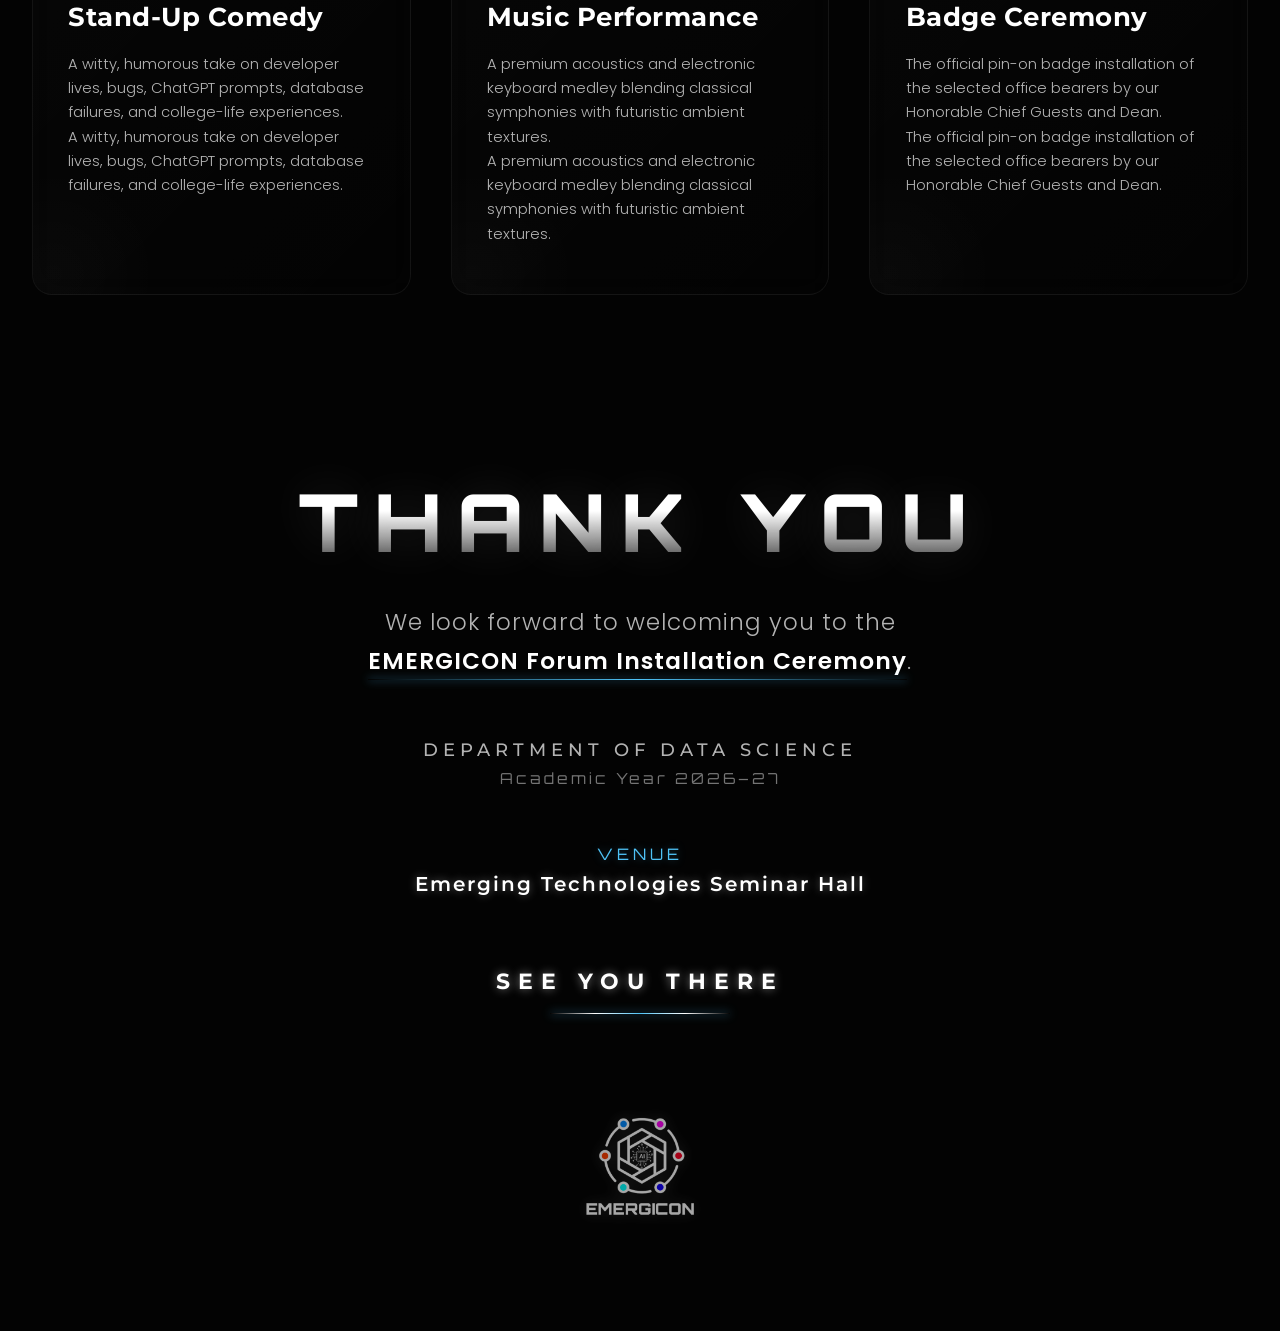
==== commit ed20b9d6: "Initial commit" ====
--- a/index.html
+++ b/index.html
@@ -1,21 +1,25 @@
 <!DOCTYPE html>
 <html lang="en">
-
 <head>
     <meta charset="UTF-8">
     <meta name="viewport" content="width=device-width, initial-scale=1.0">
     <title>EMERGICON Forum Installation Ceremony | Department of Data Science</title>
+<
     <meta name="description"
         content="Official invitation to the EMERGICON Forum Installation Ceremony for the Academic Year 2026-27, Department of Data Science. Dedicated to the Honorable Dean and CEO.">
+    <meta name="description" content="Official invitation to the EMERGICON Forum Installation Ceremony for the Academic Year 2026-27, Department of Data Science. Dedicated to the Honorable Dean and CEO.">
     <link rel="stylesheet" href="style.css">
     <!-- Google Fonts -->
     <link rel="preconnect" href="https://fonts.googleapis.com">
     <link rel="preconnect" href="https://fonts.gstatic.com" crossorigin>
+
     <link
         href="https://fonts.googleapis.com/css2?family=Montserrat:wght@300;400;500;600;700&family=Orbitron:wght@500;700;900&family=Poppins:wght@200;300;400;500;600&display=swap"
         rel="stylesheet">
 </head>
 
+    <link href="https://fonts.googleapis.com/css2?family=Montserrat:wght@300;400;500;600;700&family=Orbitron:wght@500;700;900&family=Poppins:wght@200;300;400;500;600&display=swap" rel="stylesheet">
+</head>
 <body>
 
     <!-- Scroll Progress Indicator -->
@@ -29,6 +33,7 @@
     <!-- Animated Canvas Background -->
     <canvas id="particles-canvas"></canvas>
 
+ 
     <!-- Feature 4: Floating Among Us Characters (Easter Egg) -->
     <div class="floating-crewmates-container">
         <!-- Crewmate 1 (Red) -->
@@ -95,6 +100,7 @@
         <section id="hero" class="fullscreen-section">
             <div class="hero-container">
                 <div class="logo-wrapper reveal-item" id="hero-logo-wrapper">
+
                     <!-- Feature 3: Header Text Above Logo -->
 
 
@@ -104,12 +110,14 @@
                     <!-- Feature 1: Logo Text Update & Line Break -->
                 </div>
 
+                
+                
                 <div class="cinematic-text">
                     <h1 class="reveal-text-line label-sub" style="--line-idx: 0;">EMERGICON</h1>
                     <h2 class="reveal-text-line main-title" style="--line-idx: 1;">Forum Installation Ceremony</h2>
-                    <h3 class="reveal-text-line label-dept" style="--line-idx: 2;">Department of CSE(Data Science)</h3>
+                    <h3 class="reveal-text-line label-dept" style="--line-idx: 2;">Department of Data Science</h3>
                     <h4 class="reveal-text-line label-year" style="--line-idx: 3;">Academic Year 2026–27</h4>
-
+                    
                     <div class="event-time-box">
                         <span class="reveal-text-line date-day" style="--line-idx: 4;">Saturday</span>
                         <span class="reveal-text-line date-date" style="--line-idx: 5;">18 July 2026</span>
@@ -131,7 +139,10 @@
         <section id="leadership" class="scroll-section">
             <div class="section-container">
                 <h2 class="section-title scroll-reveal" data-animation="fade-up">Forum Leadership</h2>
-
+ 
+
+
+                
                 <div class="leadership-grid">
                     <!-- 1. President -->
                     <div class="leadership-card scroll-reveal" data-animation="slide-left">
@@ -141,15 +152,21 @@
                             <div class="card-header">
                                 <div class="badge-icon">
                                     <svg viewBox="0 0 24 24" width="24" height="24">
+
                                         <path d="M12 2L2 22h20L12 2zm0 4.8L18.4 19H5.6L12 6.8z" fill="currentColor" />
+
+                                        <path d="M12 2L2 22h20L12 2zm0 4.8L18.4 19H5.6L12 6.8z" fill="currentColor"/>
                                     </svg>
                                 </div>
                                 <span class="role-rank">01 / Executive</span>
                             </div>
                             <h3 class="role-title">President</h3>
+
                             <p class="role-desc">Leads and governs the student forum, coordinating department
                                 initiatives, presiding over assemblies, and driving the forum's strategic academic
                                 vision.</p>
+
+                            <p class="role-desc">Leads and governs the student forum, coordinating department initiatives, presiding over assemblies, and driving the forum's strategic academic vision.</p>
                         </div>
                     </div>
 
@@ -161,8 +178,10 @@
                             <div class="card-header">
                                 <div class="badge-icon">
                                     <svg viewBox="0 0 24 24" width="24" height="24">
+
                                         <path d="M12 2L2 12h5v8h10v-8h5L12 2zm0 3.83L18.17 12H15v8h-6v-8H5.83L12 5.83z"
                                             fill="currentColor" />
+                                        <path d="M12 2L2 12h5v8h10v-8h5L12 2zm0 3.83L18.17 12H15v8h-6v-8H5.83L12 5.83z" fill="currentColor"/>
                                     </svg>
                                 </div>
                                 <span class="role-rank">02 / Executive</span>
@@ -170,6 +189,7 @@
                             <h3 class="role-title">Vice President</h3>
                             <p class="role-desc">Supports the President in administrative operations, manages committee
                                 divisions, and steps in to govern forum milestones and core affairs.</p>
+                            <p class="role-desc">Supports the President in administrative operations, manages committee divisions, and steps in to govern forum milestones and core affairs.</p>
                         </div>
                     </div>
 
@@ -184,6 +204,7 @@
                                         <path
                                             d="M14 2H6c-1.1 0-1.99.9-1.99 2L4 20c0 1.1.89 2 1.99 2H18c1.1 0 2-.9 2-2V8l-6-6zm2 16H8v-2h8v2zm0-4H8v-2h8v2zm-3-5V3.5L18.5 9H13z"
                                             fill="currentColor" />
+                                        <path d="M14 2H6c-1.1 0-1.99.9-1.99 2L4 20c0 1.1.89 2 1.99 2H18c1.1 0 2-.9 2-2V8l-6-6zm2 16H8v-2h8v2zm0-4H8v-2h8v2zm-3-5V3.5L18.5 9H13z" fill="currentColor"/>
                                     </svg>
                                 </div>
                                 <span class="role-rank">03 / Executive</span>
@@ -191,6 +212,7 @@
                             <h3 class="role-title">Secretary</h3>
                             <p class="role-desc">Maintains official forum documentation, handles cross-departmental
                                 correspondence, takes minutes, and ensures operational compliance.</p>
+                            <p class="role-desc">Maintains official forum documentation, handles cross-departmental correspondence, takes minutes, and ensures operational compliance.</p>
                         </div>
                     </div>
 
@@ -205,6 +227,7 @@
                                         <path
                                             d="M12 2C6.48 2 2 6.48 2 12s4.48 10 10 10 10-4.48 10-10S17.52 2 12 2zm1 15h-2v-2h2v2zm2-5H9V9h6v3z"
                                             fill="currentColor" />
+                                        <path d="M12 2C6.48 2 2 6.48 2 12s4.48 10 10 10 10-4.48 10-10S17.52 2 12 2zm1 15h-2v-2h2v2zm2-5H9V9h6v3z" fill="currentColor"/>
                                     </svg>
                                 </div>
                                 <span class="role-rank">04 / Treasury</span>
@@ -212,6 +235,7 @@
                             <h3 class="role-title">Treasurer</h3>
                             <p class="role-desc">Oversees financial management, tracks budgets for events, manages
                                 allocations, and presents periodic financial transparency reports.</p>
+                            <p class="role-desc">Oversees financial management, tracks budgets for events, manages allocations, and presents periodic financial transparency reports.</p>
                         </div>
                     </div>
 
@@ -226,6 +250,7 @@
                                         <path
                                             d="M17 12h-5v5h5v-5zM16 1v2H8V1H6v2H5c-1.11 0-1.99.9-1.99 2L3 19c0 1.1.89 2 2 2h14c1.1 0 2-.9 2-2V5c0-1.1-.9-2-2-2h-1V1h-2zm3 18H5V8h14v11z"
                                             fill="currentColor" />
+                                        <path d="M17 12h-5v5h5v-5zM16 1v2H8V1H6v2H5c-1.11 0-1.99.9-1.99 2L3 19c0 1.1.89 2 2 2h14c1.1 0 2-.9 2-2V5c0-1.1-.9-2-2-2h-1V1h-2zm3 18H5V8h14v11z" fill="currentColor"/>
                                     </svg>
                                 </div>
                                 <span class="role-rank">05 / Management</span>
@@ -233,6 +258,7 @@
                             <h3 class="role-title">Event Head</h3>
                             <p class="role-desc">Conceptualizes, plans, and executes all forum events, seminars, and
                                 technical hackathons, coordinating logistics and guest hosting.</p>
+                            <p class="role-desc">Conceptualizes, plans, and executes all forum events, seminars, and technical hackathons, coordinating logistics and guest hosting.</p>
                         </div>
                     </div>
 
@@ -247,6 +273,7 @@
                                         <path
                                             d="M12 12m-3.2 0a3.2 3.2 0 1 0 6.4 0a3.2 3.2 0 1 0 -6.4 0 M9 2L7.17 4H4c-1.1 0-2 .9-2 2v12c0 1.1.9 2 2 2h16c1.1 0 2-.9 2-2V6c0-1.1-.9-2-2-2h-3.17L15 2H9zm3 15c-2.76 0-5-2.24-5-5s2.24-5 5-5s5 2.24 5 5s-2.24 5-5 5z"
                                             fill="currentColor" />
+                                        <path d="M12 12m-3.2 0a3.2 3.2 0 1 0 6.4 0a3.2 3.2 0 1 0 -6.4 0 M9 2L7.17 4H4c-1.1 0-2 .9-2 2v12c0 1.1.9 2 2 2h16c1.1 0 2-.9 2-2V6c0-1.1-.9-2-2-2h-3.17L15 2H9zm3 15c-2.76 0-5-2.24-5-5s2.24-5 5-5s5 2.24 5 5s-2.24 5-5 5z" fill="currentColor"/>
                                     </svg>
                                 </div>
                                 <span class="role-rank">06 / Public Relations</span>
@@ -254,6 +281,8 @@
                             <h3 class="role-title">Media Head</h3>
                             <p class="role-desc">Manages the forum's digital brand, content strategy, graphic
                                 announcements, video coverage, and official social channels.</p>
+
+                            <p class="role-desc">Manages the forum's digital brand, content strategy, graphic announcements, video coverage, and official social channels.</p>
                         </div>
                     </div>
 
@@ -268,6 +297,7 @@
                                         <path
                                             d="M22.7 19l-9.1-9.1c.9-2.3.4-5-1.5-6.9-2-2-5-2.4-7.4-1.3L9 6 6 9 1.6 4.3C.5 6.7.9 9.8 2.9 11.8c1.9 1.9 4.6 2.4 6.9 1.5l9.1 9.1c.4.4 1 .4 1.4 0l2.3-2.3c.5-.4.5-1.1.1-1.6z"
                                             fill="currentColor" />
+                                        <path d="M22.7 19l-9.1-9.1c.9-2.3.4-5-1.5-6.9-2-2-5-2.4-7.4-1.3L9 6 6 9 1.6 4.3C.5 6.7.9 9.8 2.9 11.8c1.9 1.9 4.6 2.4 6.9 1.5l9.1 9.1c.4.4 1 .4 1.4 0l2.3-2.3c.5-.4.5-1.1.1-1.6z" fill="currentColor"/>
                                     </svg>
                                 </div>
                                 <span class="role-rank">07 / Engineering</span>
@@ -275,6 +305,7 @@
                             <h3 class="role-title">Technical Head</h3>
                             <p class="role-desc">Directs software, web development, coding platforms, hackathon
                                 infrastructures, and database tasks during forum projects.</p>
+                            <p class="role-desc">Directs software, web development, coding platforms, hackathon infrastructures, and database tasks during forum projects.</p>
                         </div>
                     </div>
 
@@ -289,13 +320,16 @@
                                         <path
                                             d="M12 22c5.523 0 10-4.477 10-10S17.523 2 12 2 2 6.477 2 12s4.477 10 10 10zm0-2a8 8 0 1 1 0-16 8 8 0 0 1 0 16zM12 6c-3.31 0-6 2.69-6 6s2.69 6 6 6 6-2.69 6-6-2.69-6-6-6zm0 2a4 4 0 1 1 0 8 4 4 0 0 1 0-8z"
                                             fill="currentColor" />
+                                        <path d="M12 22c5.523 0 10-4.477 10-10S17.523 2 12 2 2 6.477 2 12s4.477 10 10 10zm0-2a8 8 0 1 1 0-16 8 8 0 0 1 0 16zM12 6c-3.31 0-6 2.69-6 6s2.69 6 6 6 6-2.69 6-6-2.69-6-6-6zm0 2a4 4 0 1 1 0 8 4 4 0 0 1 0-8z" fill="currentColor"/>
                                     </svg>
                                 </div>
                                 <span class="role-rank">08 / Athletics</span>
                             </div>
                             <h3 class="role-title">Sports Head</h3>
+
                             <p class="role-desc">Organizes athletic events, sports matches, inter-departmental
                                 tournaments, and champions fitness and teamwork across Data Science students.</p>
+                            <p class="role-desc">Organizes athletic events, sports matches, inter-departmental tournaments, and champions fitness and teamwork across Data Science students.</p>
                         </div>
                     </div>
                 </div>
@@ -307,6 +341,8 @@
             <div class="section-container">
                 <h2 class="section-title scroll-reveal" data-animation="fade-up">Installation Ceremony Highlights</h2>
 
+
+                
                 <div class="timeline-grid">
                     <!-- Highlight 1: Solo Dance -->
                     <div class="highlight-card scroll-reveal" data-animation="scale-up" style="--card-idx: 0;">
@@ -317,12 +353,14 @@
                                     <path
                                         d="M12 2c1.1 0 2 .9 2 2s-.9 2-2 2-2-.9-2-2 .9-2 2-2zm9 7h-6v13h-2v-6h-2v6H9V9H3V7h18v2z"
                                         fill="currentColor" />
+                                    <path d="M12 2c1.1 0 2 .9 2 2s-.9 2-2 2-2-.9-2-2 .9-2 2-2zm9 7h-6v13h-2v-6h-2v6H9V9H3V7h18v2z" fill="currentColor"/>
                                 </svg>
                             </div>
                             <span class="highlight-number">01</span>
                             <h3 class="highlight-title">Solo Dance</h3>
                             <p class="highlight-desc">An expressive, high-energy opening act featuring breathtaking
                                 contemporary choreography and fluid motion graphics sync.</p>
+                            <p class="highlight-desc">An expressive, high-energy opening act featuring breathtaking contemporary choreography and fluid motion graphics sync.</p>
                         </div>
                     </div>
 
@@ -335,12 +373,15 @@
                                     <path
                                         d="M16 11c1.66 0 2.99-1.34 2.99-3S17.66 5 16 5s-3 1.34-3 3 1.34 3 3 3zm-8 0c1.66 0 2.99-1.34 2.99-3S9.66 5 8 5 5 6.34 5 8s1.34 3 3 3zm0 2c-2.33 0-7 1.17-7 3.5V19h14v-2.5c0-2.33-4.67-3.5-7-3.5zm8 0c-.29 0-.62.02-.97.05 1.16.84 1.97 1.97 1.97 3.45V19h6v-2.5c0-2.33-4.67-3.5-7-3.5z"
                                         fill="currentColor" />
+                                    <path d="M16 11c1.66 0 2.99-1.34 2.99-3S17.66 5 16 5s-3 1.34-3 3 1.34 3 3 3zm-8 0c1.66 0 2.99-1.34 2.99-3S9.66 5 8 5 5 6.34 5 8s1.34 3 3 3zm0 2c-2.33 0-7 1.17-7 3.5V19h14v-2.5c0-2.33-4.67-3.5-7-3.5zm8 0c-.29 0-.62.02-.97.05 1.16.84 1.97 1.97 1.97 3.45V19h6v-2.5c0-2.33-4.67-3.5-7-3.5z" fill="currentColor"/>
                                 </svg>
                             </div>
                             <span class="highlight-number">02</span>
                             <h3 class="highlight-title">Group Dance</h3>
                             <p class="highlight-desc">A synchronized ensemble performance by Data Science seniors
                                 representing unity, momentum, and rhythmic power.</p>
+                            <p class="highlight-desc">A synchronized ensemble performance by Data Science seniors representing unity, momentum, and rhythmic power.</p>
+
                         </div>
                     </div>
 
@@ -353,12 +394,15 @@
                                     <path
                                         d="M12 3c-4.97 0-9 4.03-9 9 0 2.12.74 4.07 1.97 5.61L4.35 19.4c-.39.39-.39 1.02 0 1.41.39.39 1.02.39 1.41 0l1.9-1.9C9.17 19.62 10.53 20 12 20c4.97 0 9-4.03 9-9s-4.03-9-9-9zm0 15c-3.31 0-6-2.69-6-6s2.69-6 6-6 6 2.69 6 6-2.69 6-6 6zm1-8h-2v2h2v-2zm0 4h-2v2h2v-2z"
                                         fill="currentColor" />
+
+                                    <path d="M12 3c-4.97 0-9 4.03-9 9 0 2.12.74 4.07 1.97 5.61L4.35 19.4c-.39.39-.39 1.02 0 1.41.39.39 1.02.39 1.41 0l1.9-1.9C9.17 19.62 10.53 20 12 20c4.97 0 9-4.03 9-9s-4.03-9-9-9zm0 15c-3.31 0-6-2.69-6-6s2.69-6 6-6 6 2.69 6 6-2.69 6-6 6zm1-8h-2v2h2v-2zm0 4h-2v2h2v-2z" fill="currentColor"/>
                                 </svg>
                             </div>
                             <span class="highlight-number">03</span>
                             <h3 class="highlight-title">Poetry</h3>
                             <p class="highlight-desc">A lyrical journey blending technical metaphors with emotional
                                 insights, celebrating the code of life and algorithms of human nature.</p>
+                            <p class="highlight-desc">A lyrical journey blending technical metaphors with emotional insights, celebrating the code of life and algorithms of human nature.</p>
                         </div>
                     </div>
 
@@ -371,12 +415,14 @@
                                     <path
                                         d="M12 2C6.48 2 2 6.48 2 12s4.48 10 10 10 10-4.48 10-10S17.52 2 12 2zm1 14h-2v-2h2v2zm0-4h-2V7h2v5z"
                                         fill="currentColor" />
+                                    <path d="M12 2C6.48 2 2 6.48 2 12s4.48 10 10 10 10-4.48 10-10S17.52 2 12 2zm1 14h-2v-2h2v2zm0-4h-2V7h2v5z" fill="currentColor"/>
                                 </svg>
                             </div>
                             <span class="highlight-number">04</span>
                             <h3 class="highlight-title">Stand-Up Comedy</h3>
                             <p class="highlight-desc">A witty, humorous take on developer lives, bugs, ChatGPT prompts,
                                 database failures, and college-life experiences.</p>
+                            <p class="highlight-desc">A witty, humorous take on developer lives, bugs, ChatGPT prompts, database failures, and college-life experiences.</p>
                         </div>
                     </div>
 
@@ -389,12 +435,14 @@
                                     <path
                                         d="M12 3v10.55c-.59-.34-1.27-.55-2-.55-2.21 0-4 1.79-4 4s1.79 4 4 4 4-1.79 4-4V7h4V3h-6z"
                                         fill="currentColor" />
+                                    <path d="M12 3v10.55c-.59-.34-1.27-.55-2-.55-2.21 0-4 1.79-4 4s1.79 4 4 4 4-1.79 4-4V7h4V3h-6z" fill="currentColor"/>
                                 </svg>
                             </div>
                             <span class="highlight-number">05</span>
                             <h3 class="highlight-title">Music Performance</h3>
                             <p class="highlight-desc">A premium acoustics and electronic keyboard medley blending
                                 classical symphonies with futuristic ambient textures.</p>
+                            <p class="highlight-desc">A premium acoustics and electronic keyboard medley blending classical symphonies with futuristic ambient textures.</p>
                         </div>
                     </div>
 
@@ -407,12 +455,14 @@
                                     <path
                                         d="M12 2C6.48 2 2 6.48 2 12s4.48 10 10 10 10-4.48 10-10S17.52 2 12 2zm1 17h-2v-2h2v2zm2.07-7.75l-.9.92C13.45 12.9 13 13.5 13 15h-2v-.5c0-1.1.45-2.1 1.17-2.83l1.24-1.26c.37-.36.59-.86.59-1.41 0-1.1-.9-2-2-2s-2 .9-2 2H7c0-2.76 2.24-5 5-5s5 2.24 5 5c0 1.04-.42 1.99-1.07 2.75z"
                                         fill="currentColor" />
+                                    <path d="M12 2C6.48 2 2 6.48 2 12s4.48 10 10 10 10-4.48 10-10S17.52 2 12 2zm1 17h-2v-2h2v2zm2.07-7.75l-.9.92C13.45 12.9 13 13.5 13 15h-2v-.5c0-1.1.45-2.1 1.17-2.83l1.24-1.26c.37-.36.59-.86.59-1.41 0-1.1-.9-2-2-2s-2 .9-2 2H7c0-2.76 2.24-5 5-5s5 2.24 5 5c0 1.04-.42 1.99-1.07 2.75z" fill="currentColor"/>
                                 </svg>
                             </div>
                             <span class="highlight-number">06</span>
                             <h3 class="highlight-title">Badge Ceremony</h3>
                             <p class="highlight-desc">The official pin-on badge installation of the selected office
                                 bearers by our Honorable Chief Guests and Dean.</p>
+                            <p class="highlight-desc">The official pin-on badge installation of the selected office bearers by our Honorable Chief Guests and Dean.</p>
                         </div>
                     </div>
                 </div>
@@ -426,6 +476,8 @@
                 <p class="outro-subtitle">We look forward to welcoming you to the<br><span
                         class="highlight-span">EMERGICON Forum Installation Ceremony</span>.</p>
 
+                
+
                 <div class="outro-details">
                     <p class="outro-dept">Department of Data Science</p>
                     <p class="outro-year">Academic Year 2026–27</p>
@@ -453,4 +505,5 @@
     <script src="script.js"></script>
 </body>
 
-</html>+</html>
+</html>
--- a/style.css
+++ b/style.css
@@ -362,14 +362,21 @@
 
 .label-dept {
     font-size: 1.35rem;
+<<<<<<< HEAD
     font-weight: 600;
     /* Changed from 300 to 600 (or use 700 for maximum boldness) */
+=======
+    font-weight: 300;
+>>>>>>> 47478b483d2a075843e754d78559b3f85bac3c4f
     letter-spacing: 5px;
     color: var(--text-secondary);
     text-transform: uppercase;
     margin-top: 0.5rem;
+<<<<<<< HEAD
     /* Added transition to ensure the hover glow animates smoothly */
     transition: color 0.3s ease, text-shadow 0.3s ease;
+=======
+>>>>>>> 47478b483d2a075843e754d78559b3f85bac3c4f
 }
 
 .label-year {
@@ -1094,6 +1101,7 @@
 }
 
 /* Retaining smooth transitions but preventing layout jumps */
+<<<<<<< HEAD
 /* Retaining smooth transitions but preventing layout jumps */
 .leadership-card,
 .highlight-card {
@@ -1232,4 +1240,9 @@
     100% {
         transform: translate(-120vw, -30vh) rotate(-360deg);
     }
+=======
+.leadership-card,
+.highlight-card {
+    will-change: transform, border-color, box-shadow;
+>>>>>>> 47478b483d2a075843e754d78559b3f85bac3c4f
 }
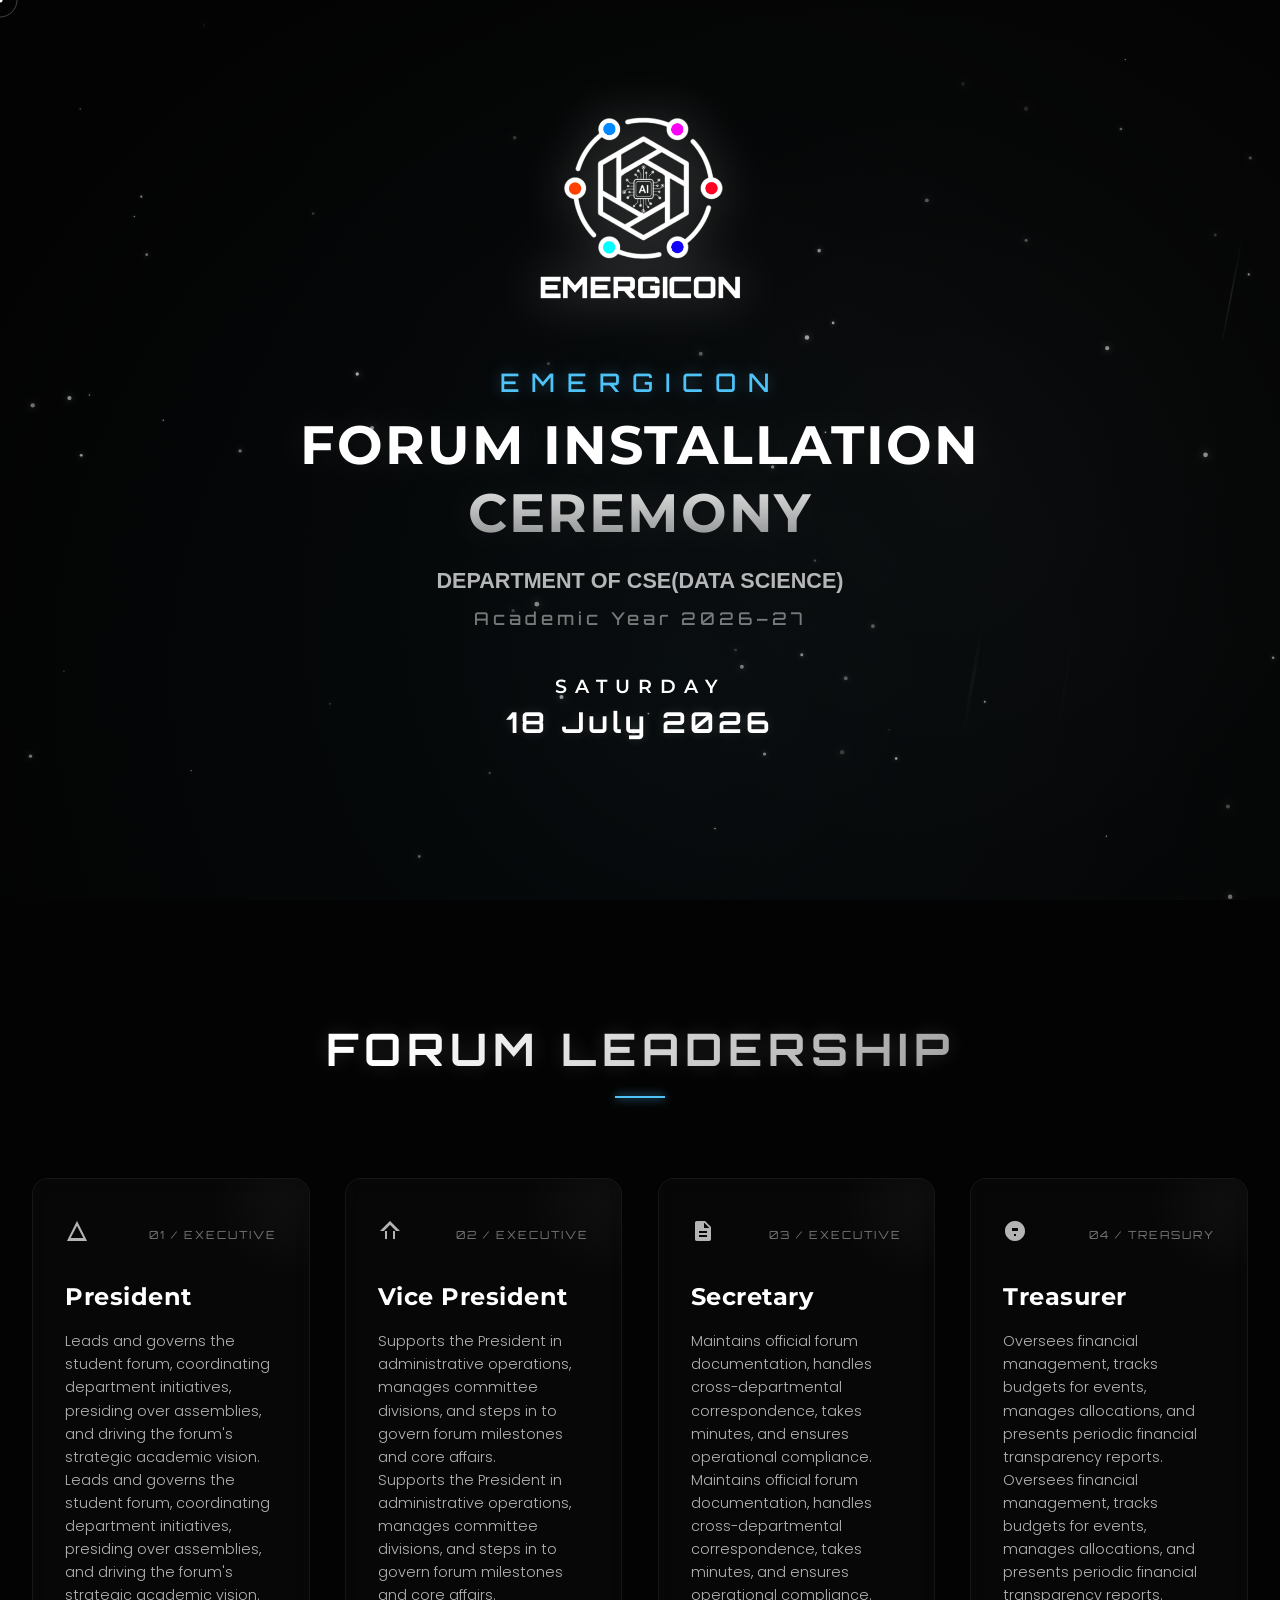
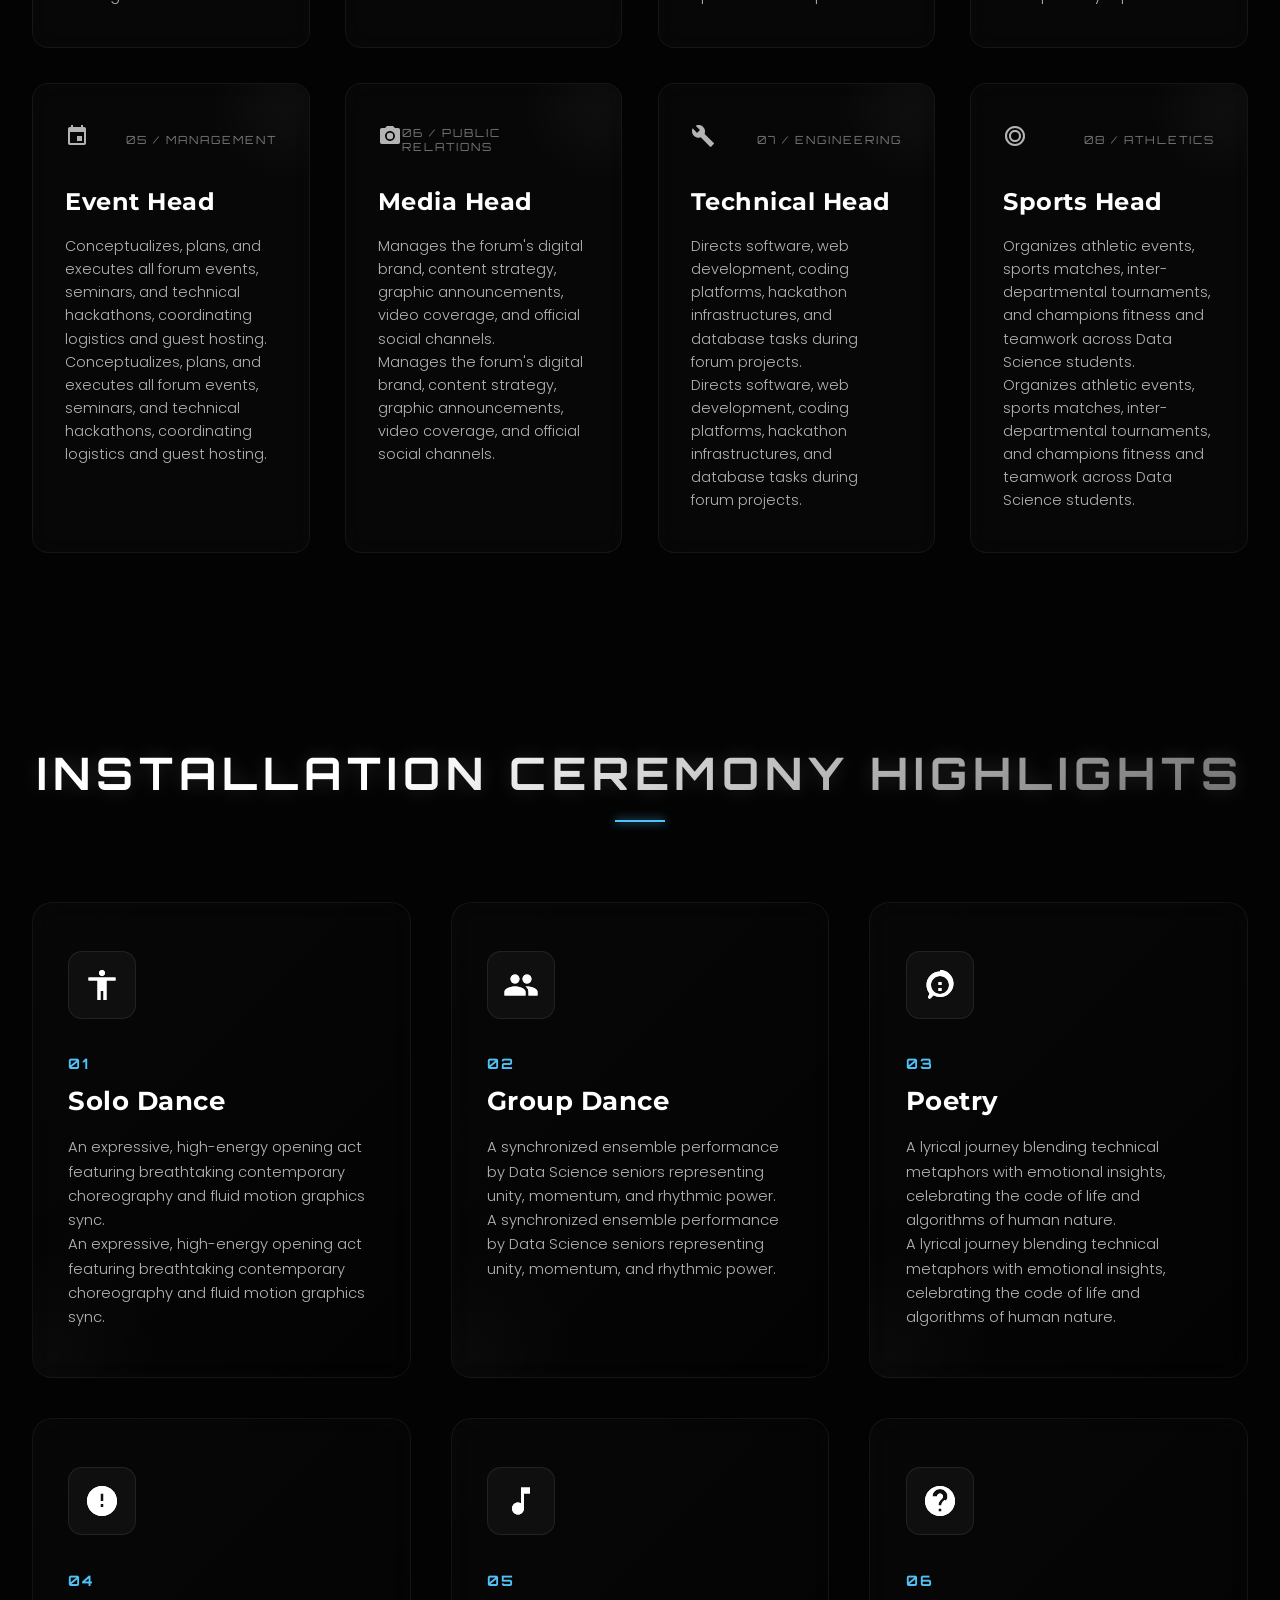
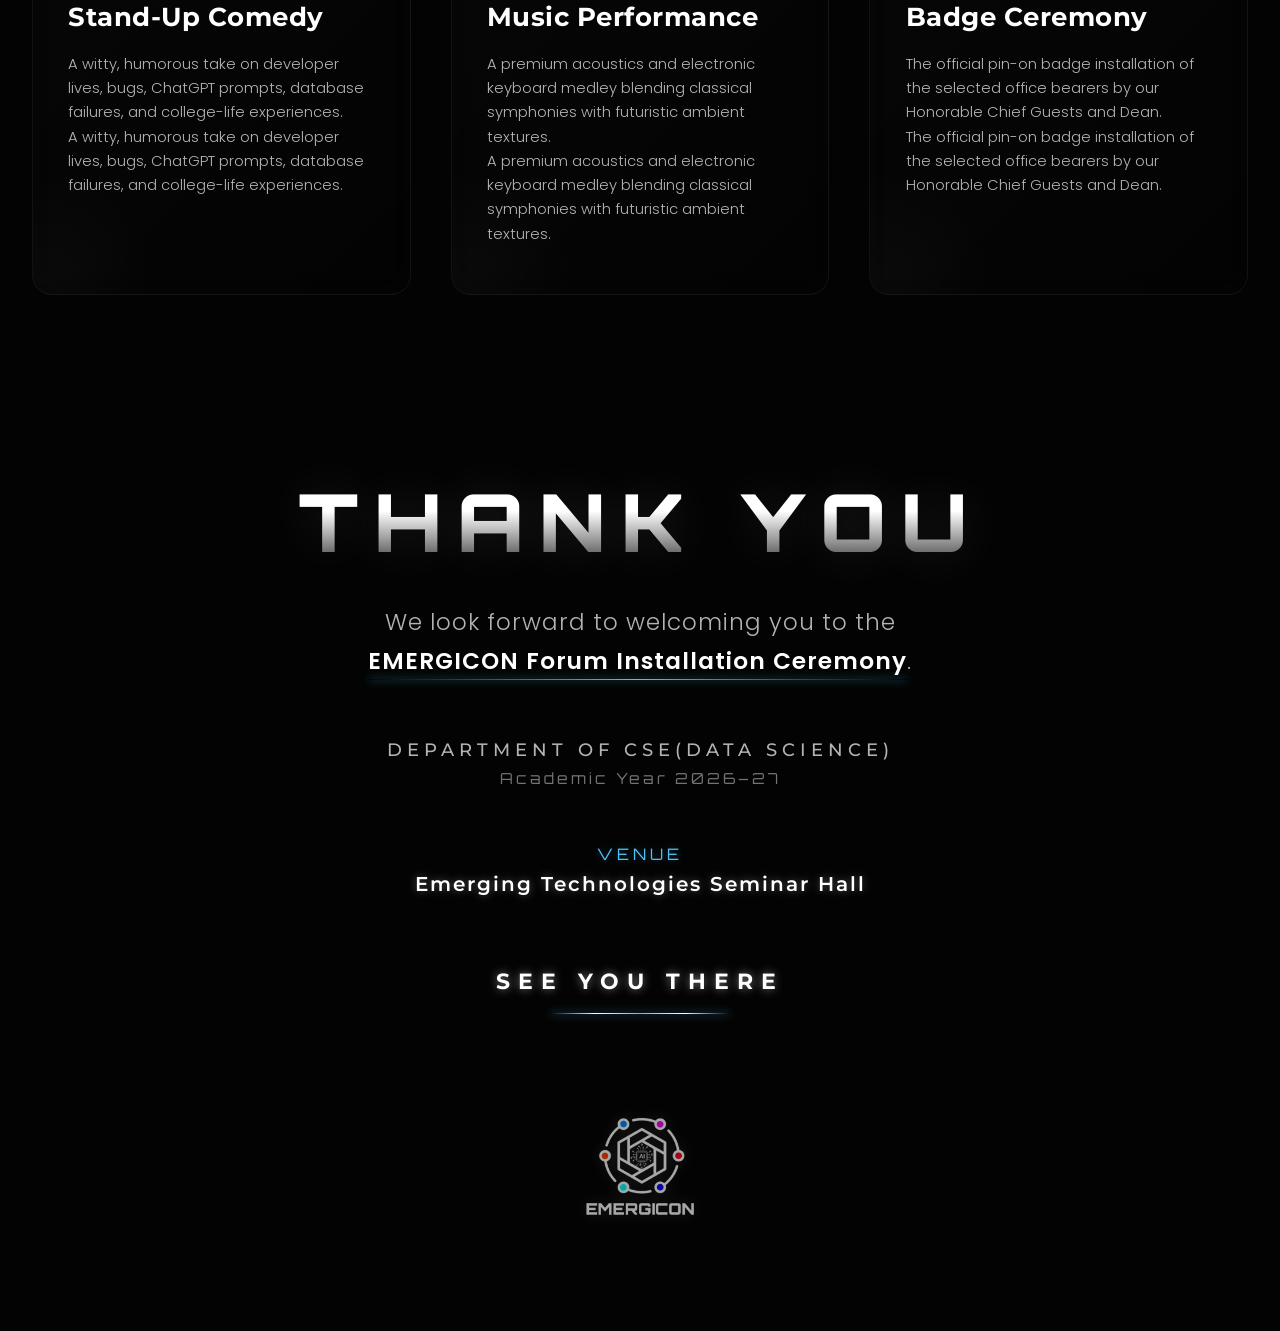
==== commit 7820de34: "HTML changed" ====
--- a/index.html
+++ b/index.html
@@ -3,7 +3,7 @@
 <head>
     <meta charset="UTF-8">
     <meta name="viewport" content="width=device-width, initial-scale=1.0">
-    <title>EMERGICON Forum Installation Ceremony | Department of Data Science</title>
+    <title>EMERGICON Forum Installation Ceremony | Department of CSE(Data Science)</title>
 <
     <meta name="description"
         content="Official invitation to the EMERGICON Forum Installation Ceremony for the Academic Year 2026-27, Department of Data Science. Dedicated to the Honorable Dean and CEO.">
@@ -115,7 +115,7 @@
                 <div class="cinematic-text">
                     <h1 class="reveal-text-line label-sub" style="--line-idx: 0;">EMERGICON</h1>
                     <h2 class="reveal-text-line main-title" style="--line-idx: 1;">Forum Installation Ceremony</h2>
-                    <h3 class="reveal-text-line label-dept" style="--line-idx: 2;">Department of Data Science</h3>
+                    <h3 class="reveal-text-line label-dept" style="--line-idx: 2;">Department of CSE(Data Science)</h3>
                     <h4 class="reveal-text-line label-year" style="--line-idx: 3;">Academic Year 2026–27</h4>
                     
                     <div class="event-time-box">
@@ -479,7 +479,7 @@
                 
 
                 <div class="outro-details">
-                    <p class="outro-dept">Department of Data Science</p>
+                    <p class="outro-dept">Department of CSE(Data Science)</p>
                     <p class="outro-year">Academic Year 2026–27</p>
                 </div>
 
